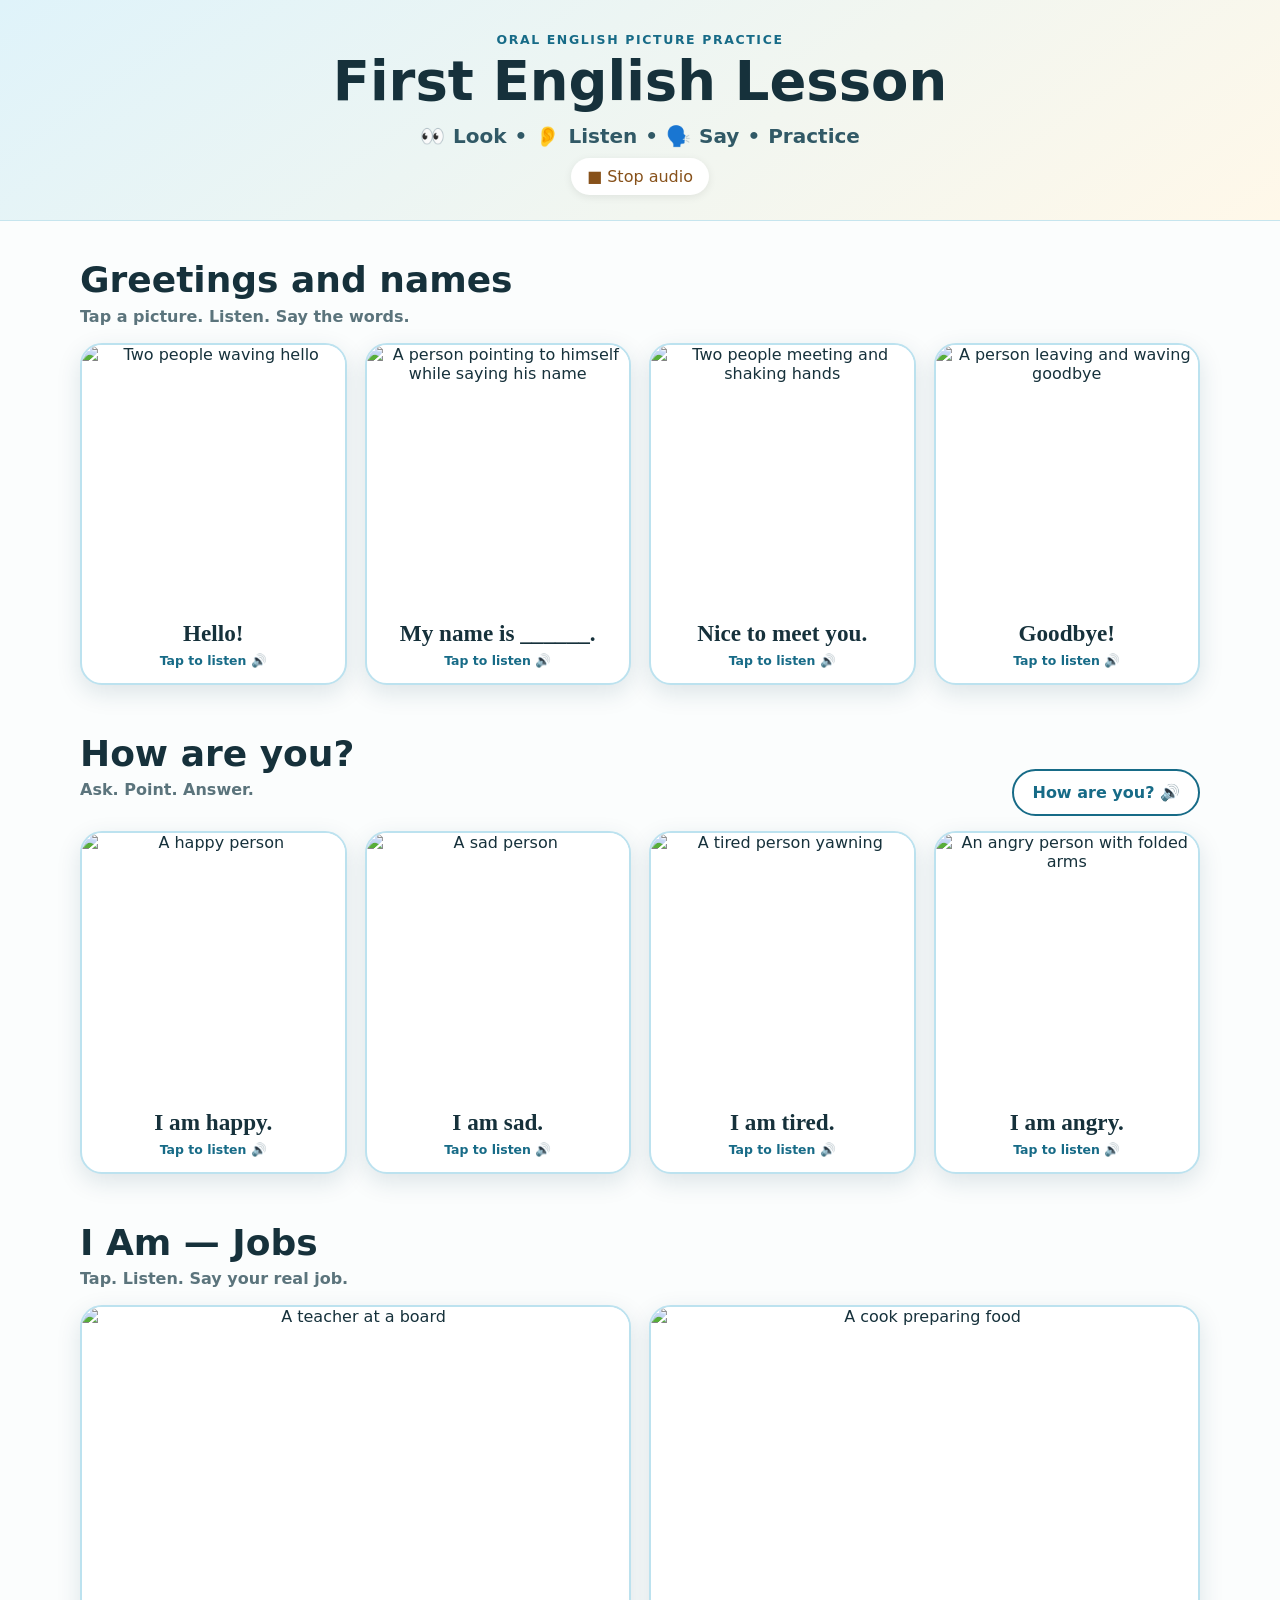
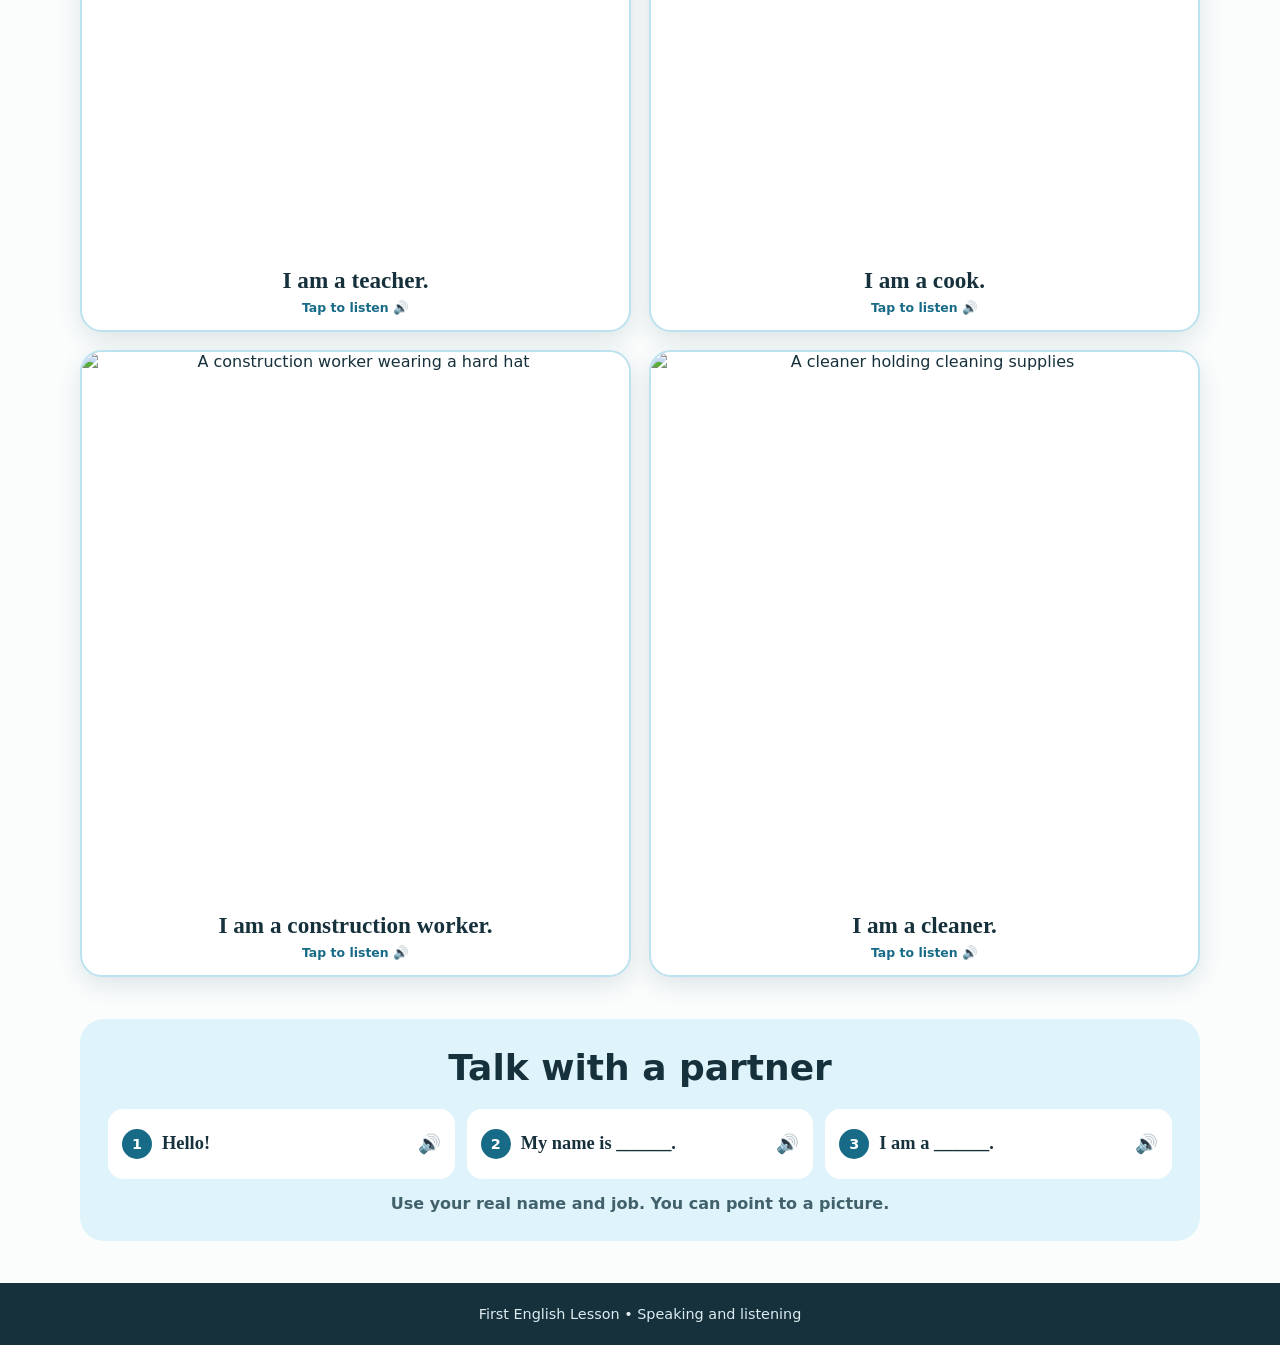
==== index.html @ de17efc5 "Add files via upload" ====
<!doctype html>
<html lang="en">
<head>
  <meta charset="utf-8">
  <meta name="viewport" content="width=device-width, initial-scale=1">
  <meta name="theme-color" content="#176b87">
  <title>First English Lesson</title>
  <link rel="stylesheet" href="styles.css">
</head>
<body>
  <header class="hero">
    <p class="eyebrow">ORAL ENGLISH PICTURE PRACTICE</p>
    <h1>First English Lesson</h1>
    <p class="instructions"><span aria-hidden="true">👀</span> Look <span>•</span> <span aria-hidden="true">👂</span> Listen <span>•</span> <span aria-hidden="true">🗣️</span> Say <span>•</span> Practice</p>
    <button id="stop-audio" class="stop" type="button">■ Stop audio</button>
  </header>

  <main>
    <section aria-labelledby="greetings-title">
      <h2 id="greetings-title">Greetings and names</h2>
      <p class="hint">Tap a picture. Listen. Say the words.</p>
      <div class="card-grid four">
        <button class="phrase-card" data-phrase="Hello!" data-audio="audio/hello.mp3">
          <img src="images/hello.jpg" alt="Two people waving hello">
          <span>Hello!</span><small>Tap to listen 🔊</small>
        </button>
        <button class="phrase-card" data-phrase="My name is Serena." data-audio="audio/my-name-is.mp3">
          <img src="images/my-name-is.jpg" alt="A person pointing to himself while saying his name">
          <span>My name is ______.</span><small>Tap to listen 🔊</small>
        </button>
        <button class="phrase-card" data-phrase="Nice to meet you." data-audio="audio/nice-to-meet-you.mp3">
          <img src="images/nice-to-meet-you.jpg" alt="Two people meeting and shaking hands">
          <span>Nice to meet you.</span><small>Tap to listen 🔊</small>
        </button>
        <button class="phrase-card" data-phrase="Goodbye!" data-audio="audio/goodbye.mp3">
          <img src="images/goodbye.jpg" alt="A person leaving and waving goodbye">
          <span>Goodbye!</span><small>Tap to listen 🔊</small>
        </button>
      </div>
    </section>

    <section aria-labelledby="feelings-title">
      <div class="section-heading">
        <div><h2 id="feelings-title">How are you?</h2><p class="hint">Ask. Point. Answer.</p></div>
        <button class="listen-pill" data-phrase="How are you?" data-audio="audio/how-are-you.mp3">How are you? 🔊</button>
      </div>
      <div class="card-grid four">
        <button class="phrase-card" data-phrase="I am happy." data-audio="audio/i-am-happy.mp3">
          <img src="images/happy.jpg" alt="A happy person">
          <span>I am happy.</span><small>Tap to listen 🔊</small>
        </button>
        <button class="phrase-card" data-phrase="I am sad." data-audio="audio/i-am-sad.mp3">
          <img src="images/sad.jpg" alt="A sad person">
          <span>I am sad.</span><small>Tap to listen 🔊</small>
        </button>
        <button class="phrase-card" data-phrase="I am tired." data-audio="audio/i-am-tired.mp3">
          <img src="images/tired.jpg" alt="A tired person yawning">
          <span>I am tired.</span><small>Tap to listen 🔊</small>
        </button>
        <button class="phrase-card" data-phrase="I am angry." data-audio="audio/i-am-angry.mp3">
          <img src="images/angry.jpg" alt="An angry person with folded arms">
          <span>I am angry.</span><small>Tap to listen 🔊</small>
        </button>
      </div>
    </section>

    <section aria-labelledby="jobs-title">
      <h2 id="jobs-title">I Am — Jobs</h2>
      <p class="hint">Tap. Listen. Say your real job.</p>
      <div class="card-grid two">
        <button class="phrase-card" data-phrase="I am a teacher." data-audio="audio/i-am-a-teacher.mp3">
          <img src="images/teacher.jpg" alt="A teacher at a board">
          <span>I am a teacher.</span><small>Tap to listen 🔊</small>
        </button>
        <button class="phrase-card" data-phrase="I am a cook." data-audio="audio/i-am-a-cook.mp3">
          <img src="images/cook.jpg" alt="A cook preparing food">
          <span>I am a cook.</span><small>Tap to listen 🔊</small>
        </button>
        <button class="phrase-card" data-phrase="I am a construction worker." data-audio="audio/i-am-a-construction-worker.mp3">
          <img src="images/construction-worker.jpg" alt="A construction worker wearing a hard hat">
          <span>I am a construction worker.</span><small>Tap to listen 🔊</small>
        </button>
        <button class="phrase-card" data-phrase="I am a cleaner." data-audio="audio/i-am-a-cleaner.mp3">
          <img src="images/cleaner.jpg" alt="A cleaner holding cleaning supplies">
          <span>I am a cleaner.</span><small>Tap to listen 🔊</small>
        </button>
      </div>
    </section>

    <section class="practice" aria-labelledby="practice-title">
      <h2 id="practice-title">Talk with a partner</h2>
      <div class="dialogue">
        <button data-phrase="Hello!" data-audio="audio/hello.mp3"><b>1</b> Hello! <span>🔊</span></button>
        <button data-phrase="My name is Serena." data-audio="audio/my-name-is.mp3"><b>2</b> My name is ______. <span>🔊</span></button>
        <button data-phrase="I am a teacher." data-audio="audio/i-am-a-teacher.mp3"><b>3</b> I am a ______. <span>🔊</span></button>
      </div>
      <p>Use your real name and job. You can point to a picture.</p>
    </section>
  </main>

  <footer>First English Lesson • Speaking and listening</footer>
  <script src="script.js"></script>
</body>
</html>
---- styles.css ----
:root{--ink:#16313b;--blue:#176b87;--sky:#dff3fa;--pale:#f3fafc;--gold:#f0a43b;--white:#fff;--shadow:0 8px 24px rgba(18,65,82,.13)}
*{box-sizing:border-box}
body{margin:0;background:#fbfdfd;color:var(--ink);font-family:system-ui,-apple-system,"Segoe UI",sans-serif}
button{font:inherit}
.hero{text-align:center;padding:32px 18px 25px;background:linear-gradient(145deg,#dff3fa,#fff8e9);border-bottom:1px solid #c6e5ee}
.eyebrow{margin:0 0 6px;font-size:.78rem;font-weight:800;letter-spacing:.13em;color:var(--blue)}
h1{margin:0;font-size:clamp(2rem,7vw,3.4rem);line-height:1.05}
.instructions{display:flex;flex-wrap:wrap;gap:8px;justify-content:center;align-items:center;margin:14px auto 10px;font-size:clamp(1rem,3vw,1.25rem);font-weight:750;color:#315966}
.stop{border:0;border-radius:999px;padding:9px 16px;background:#fff;color:#87511a;box-shadow:0 2px 8px rgba(0,0,0,.08);cursor:pointer}
main{width:min(1120px,calc(100% - 28px));margin:auto}
section{padding:38px 0 10px}
h2{margin:0;font-size:clamp(1.7rem,5vw,2.25rem);line-height:1.15}
.hint{margin:6px 0 17px;color:#5b747c;font-weight:650}
.section-heading{display:flex;gap:16px;align-items:end;justify-content:space-between;margin-bottom:15px}
.listen-pill{border:2px solid var(--blue);border-radius:999px;padding:12px 18px;background:white;color:var(--blue);font-weight:800;cursor:pointer}
.card-grid{display:grid;gap:18px}.card-grid.four{grid-template-columns:repeat(4,1fr)}.card-grid.two{grid-template-columns:repeat(2,1fr)}
.phrase-card{position:relative;padding:0 0 15px;border:2px solid #bce2ef;border-radius:22px;background:var(--white);color:var(--ink);overflow:hidden;box-shadow:var(--shadow);cursor:pointer;transition:transform .14s,box-shadow .14s,border-color .14s}
.phrase-card:hover,.phrase-card:focus-visible{transform:translateY(-3px);box-shadow:0 12px 28px rgba(18,65,82,.2);border-color:var(--blue);outline:none}
.phrase-card.playing{border-color:var(--gold);box-shadow:0 0 0 5px rgba(240,164,59,.22),var(--shadow)}
.phrase-card img{display:block;width:100%;aspect-ratio:1/1;object-fit:cover;background:white}
.phrase-card>span{display:block;padding:13px 8px 1px;font-family:Georgia,serif;font-size:clamp(1.05rem,2.2vw,1.45rem);font-weight:800}
.phrase-card small{display:block;margin-top:5px;color:var(--blue);font-size:.78rem;font-weight:800}
.practice{margin:32px 0 42px;padding:28px;border-radius:24px;background:var(--sky)}
.practice h2{text-align:center}.dialogue{display:grid;grid-template-columns:repeat(3,1fr);gap:12px;margin:20px 0 15px}
.dialogue button{display:flex;align-items:center;gap:10px;min-height:70px;border:2px solid transparent;border-radius:15px;padding:12px;background:white;color:var(--ink);font-family:Georgia,serif;font-size:1.15rem;font-weight:700;cursor:pointer;text-align:left}
.dialogue button b{display:grid;place-items:center;flex:0 0 30px;height:30px;border-radius:50%;background:var(--blue);color:white;font-family:system-ui,sans-serif;font-size:.9rem}.dialogue button span{margin-left:auto}
.practice>p{text-align:center;margin:0;color:#41616c;font-weight:700}
footer{text-align:center;padding:23px;background:#16313b;color:#dcecf0;font-size:.9rem}
@media(max-width:820px){.card-grid.four{grid-template-columns:repeat(2,1fr)}.dialogue{grid-template-columns:1fr}.card-grid.two{gap:14px}}
@media(max-width:520px){main{width:min(100% - 20px,1120px)}section{padding-top:30px}.card-grid.two{grid-template-columns:1fr}.phrase-card>span{font-size:1.25rem}.section-heading{align-items:start;flex-direction:column}.listen-pill{align-self:stretch}.practice{padding:22px 14px}.hero{padding-top:25px}}
@media(prefers-reduced-motion:reduce){*{scroll-behavior:auto!important;transition:none!important}}
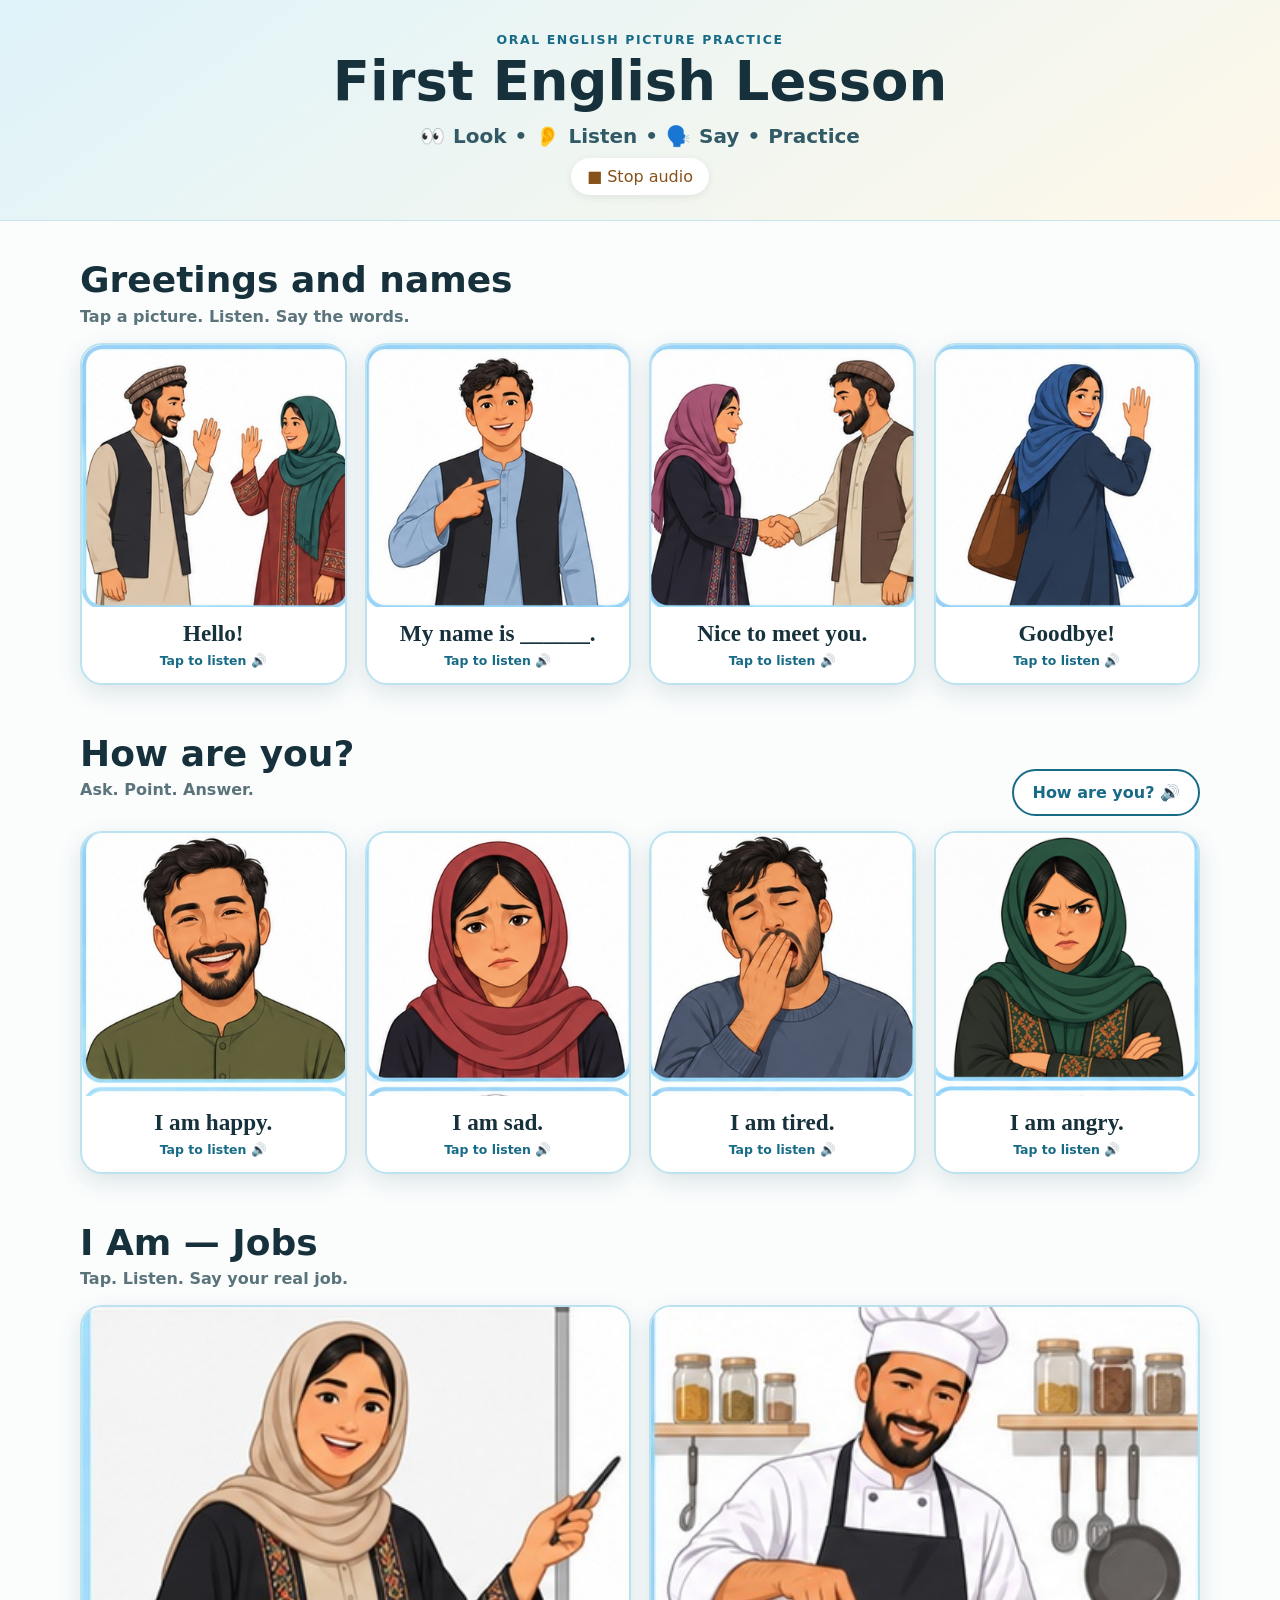
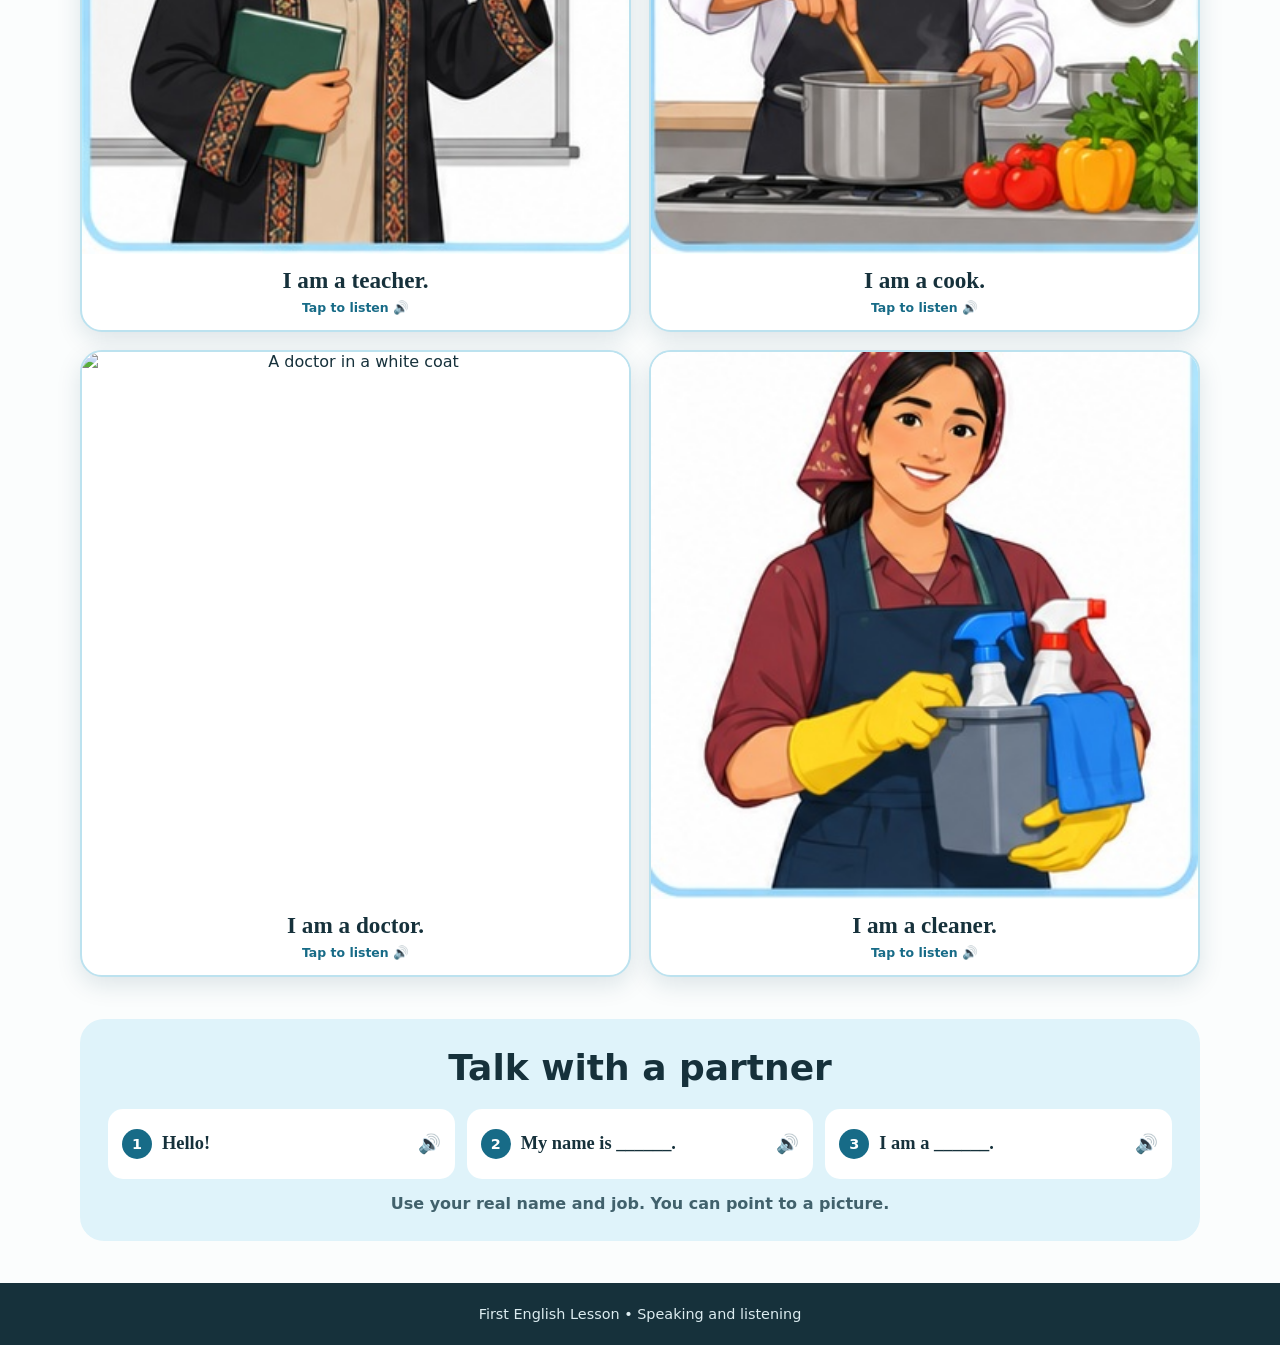
==== commit 54ddd84b: "Replace construction worker button with doctor button" ====
--- a/index.html
+++ b/index.html
@@ -76,9 +76,9 @@
           <img src="images/cook.jpg" alt="A cook preparing food">
           <span>I am a cook.</span><small>Tap to listen 🔊</small>
         </button>
-        <button class="phrase-card" data-phrase="I am a construction worker." data-audio="audio/i-am-a-construction-worker.mp3">
-          <img src="images/construction-worker.jpg" alt="A construction worker wearing a hard hat">
-          <span>I am a construction worker.</span><small>Tap to listen 🔊</small>
+        <button class="phrase-card" data-phrase="I am a doctor." data-audio="audio/i-am-a-doctor.mp3">
+          <img src="images/doctor.jpg" alt="A doctor in a white coat">
+          <span>I am a doctor.</span><small>Tap to listen 🔊</small>
         </button>
         <button class="phrase-card" data-phrase="I am a cleaner." data-audio="audio/i-am-a-cleaner.mp3">
           <img src="images/cleaner.jpg" alt="A cleaner holding cleaning supplies">
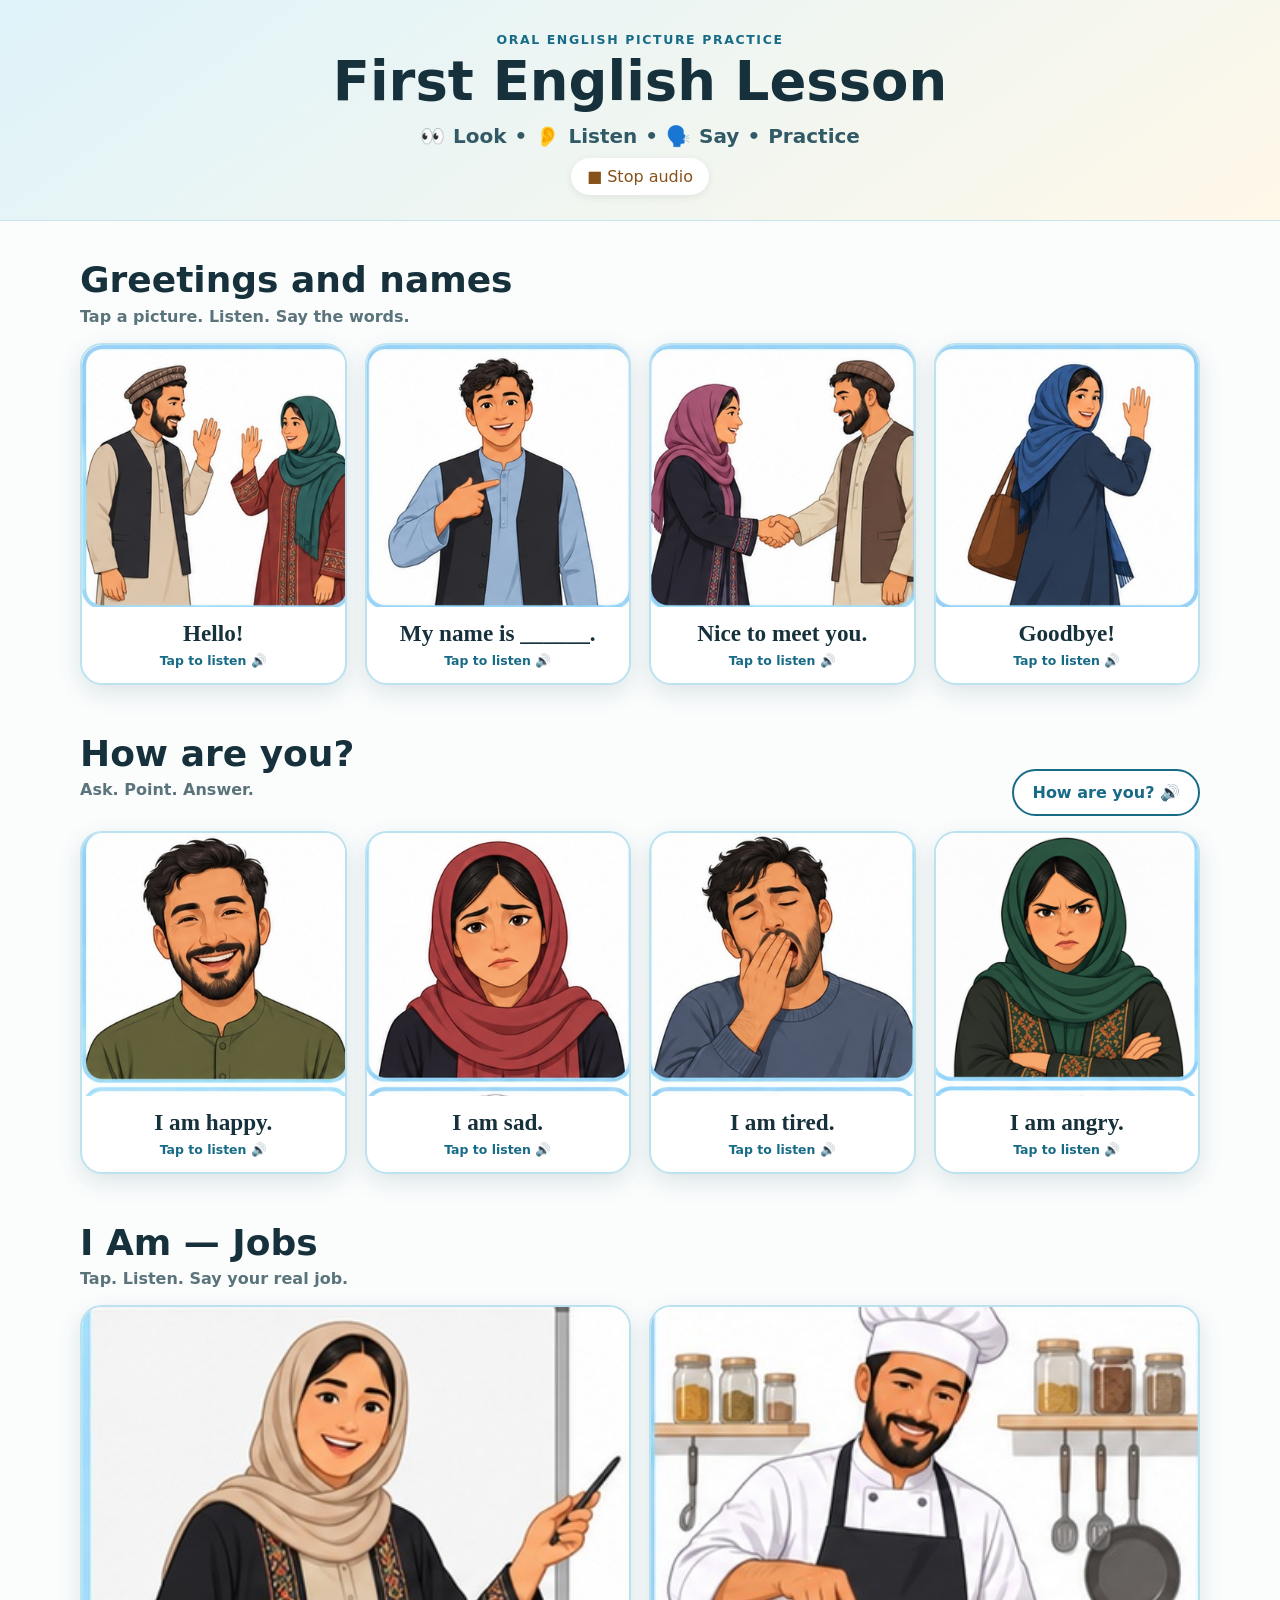
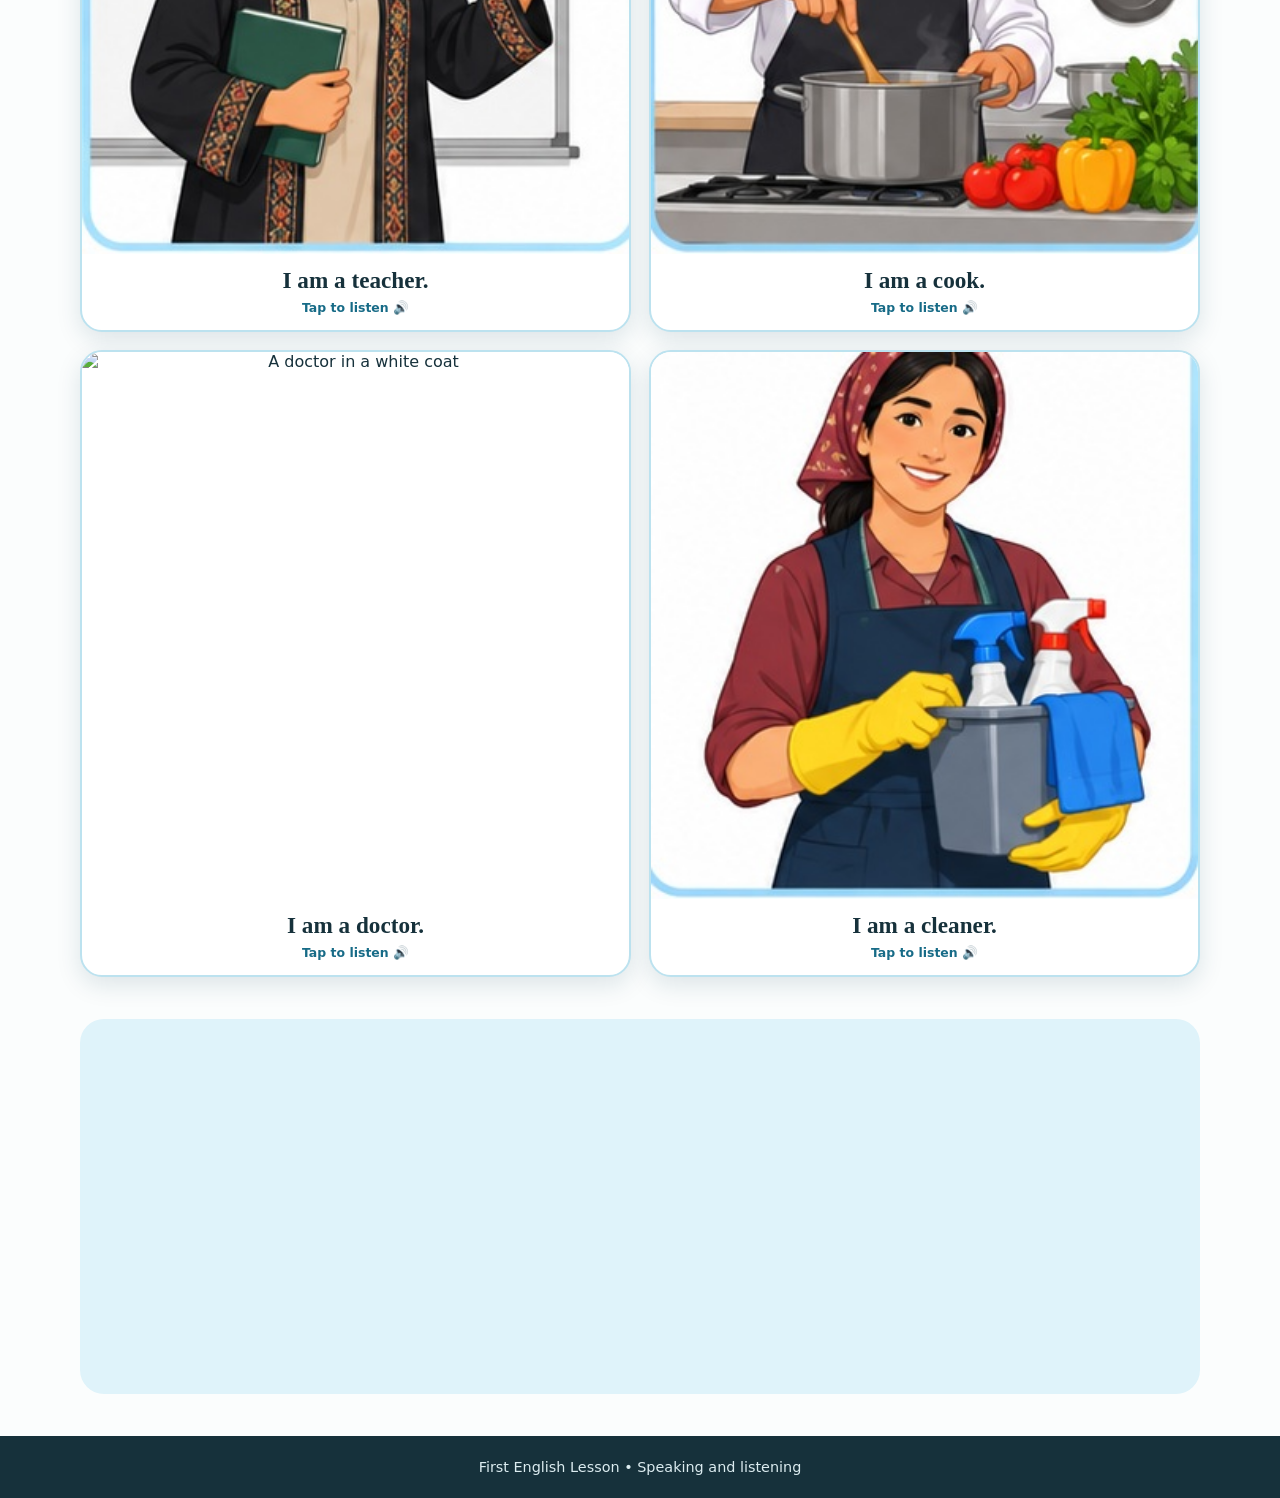
==== commit 2cb7b3c1: "Update practice section with YouTube video Removed dialogue buttons and instructions for practice se" ====
--- a/index.html
+++ b/index.html
@@ -88,13 +88,7 @@
     </section>
 
     <section class="practice" aria-labelledby="practice-title">
-      <h2 id="practice-title">Talk with a partner</h2>
-      <div class="dialogue">
-        <button data-phrase="Hello!" data-audio="audio/hello.mp3"><b>1</b> Hello! <span>🔊</span></button>
-        <button data-phrase="My name is Serena." data-audio="audio/my-name-is.mp3"><b>2</b> My name is ______. <span>🔊</span></button>
-        <button data-phrase="I am a teacher." data-audio="audio/i-am-a-teacher.mp3"><b>3</b> I am a ______. <span>🔊</span></button>
-      </div>
-      <p>Use your real name and job. You can point to a picture.</p>
+       <iframe width="560" height="315" src="https://www.youtube.com/embed/RLs9lIy5WT0?si=Dv5UHnf_ZUcW0fZu&amp;start=11" title="YouTube video player" frameborder="0" allow="accelerometer; autoplay; clipboard-write; encrypted-media; gyroscope; picture-in-picture; web-share" referrerpolicy="strict-origin-when-cross-origin" allowfullscreen></iframe>
     </section>
   </main>
 
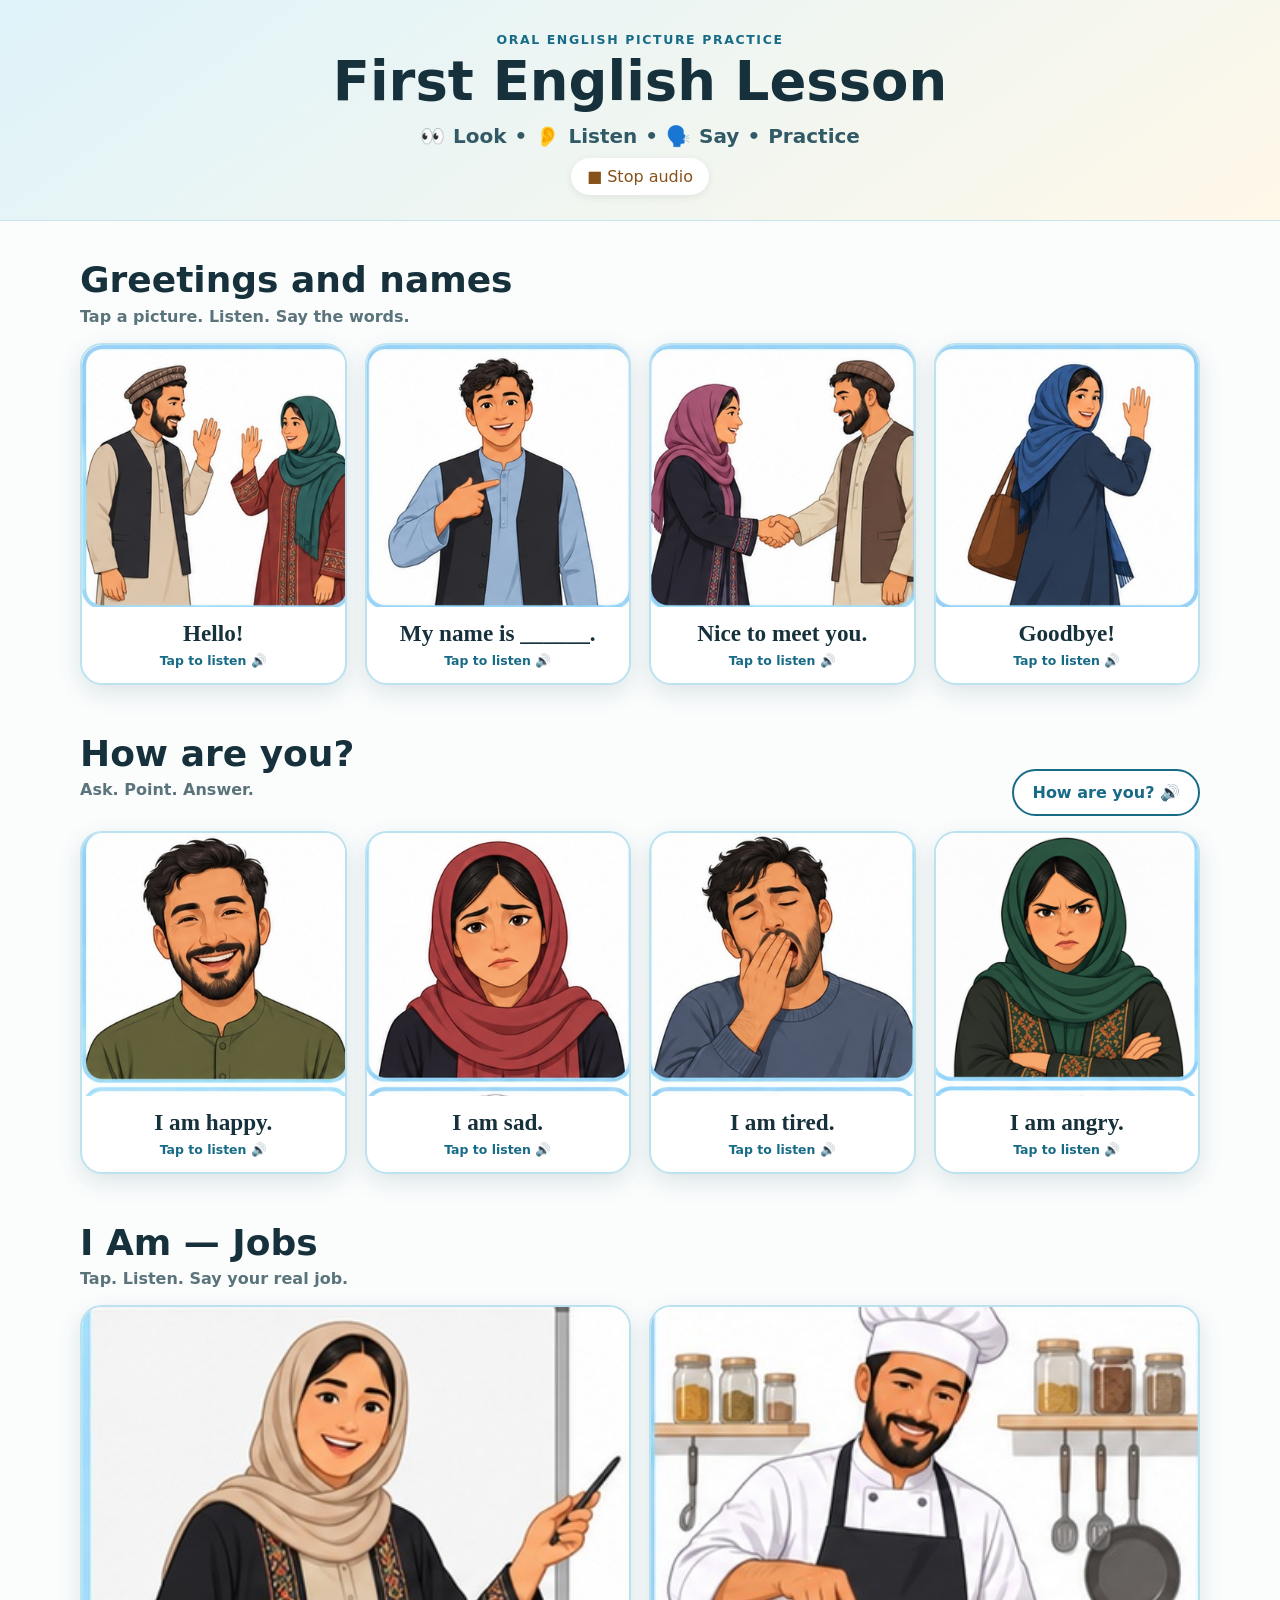
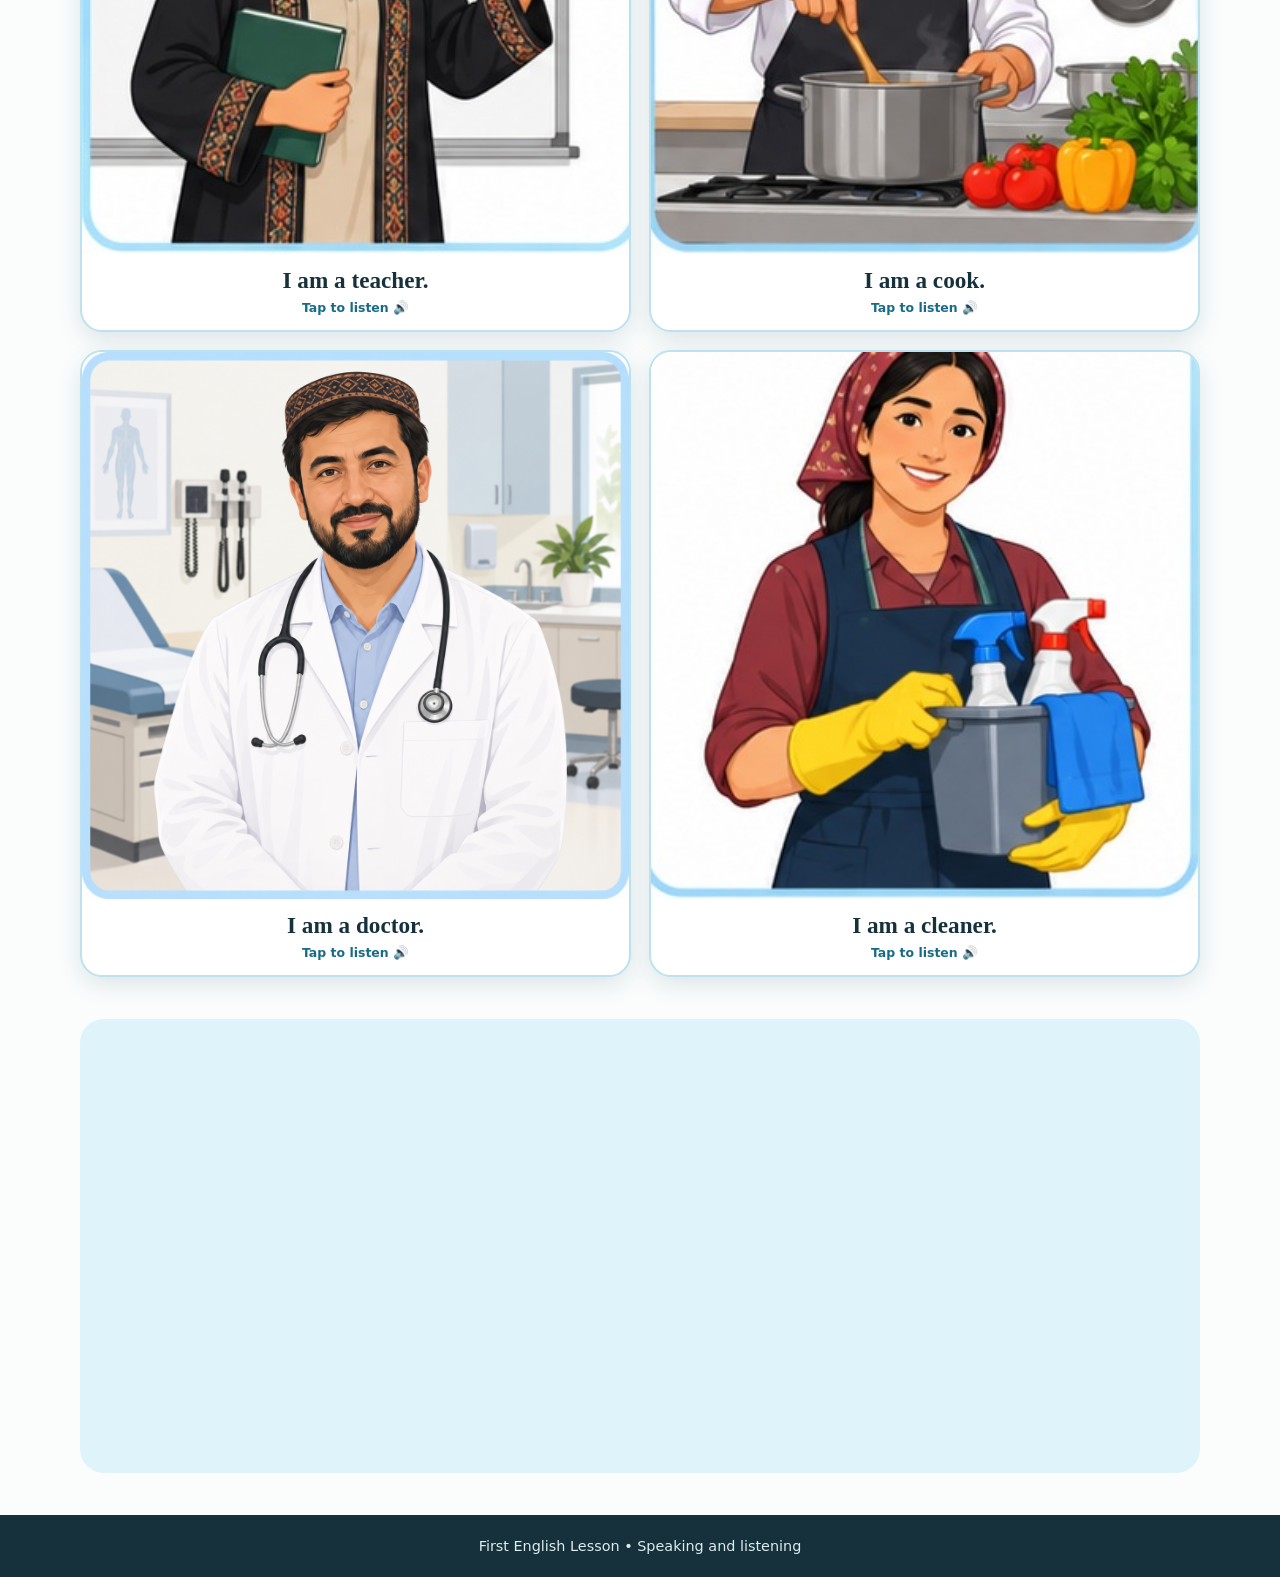
==== commit 27647d98: "Update doctor image and iframe dimensions in HTML" ====
--- a/index.html
+++ b/index.html
@@ -77,7 +77,7 @@
           <span>I am a cook.</span><small>Tap to listen 🔊</small>
         </button>
         <button class="phrase-card" data-phrase="I am a doctor." data-audio="audio/i-am-a-doctor.mp3">
-          <img src="images/doctor.jpg" alt="A doctor in a white coat">
+          <img src="images/doctor.png" alt="A doctor in a white coat">
           <span>I am a doctor.</span><small>Tap to listen 🔊</small>
         </button>
         <button class="phrase-card" data-phrase="I am a cleaner." data-audio="audio/i-am-a-cleaner.mp3">
@@ -88,7 +88,7 @@
     </section>
 
     <section class="practice" aria-labelledby="practice-title">
-       <iframe width="560" height="315" src="https://www.youtube.com/embed/RLs9lIy5WT0?si=Dv5UHnf_ZUcW0fZu&amp;start=11" title="YouTube video player" frameborder="0" allow="accelerometer; autoplay; clipboard-write; encrypted-media; gyroscope; picture-in-picture; web-share" referrerpolicy="strict-origin-when-cross-origin" allowfullscreen></iframe>
+       <iframe width="700" height="394" src="https://www.youtube.com/embed/RLs9lIy5WT0?si=Dv5UHnf_ZUcW0fZu&amp;start=11" title="YouTube video player" frameborder="0" allow="accelerometer; autoplay; clipboard-write; encrypted-media; gyroscope; picture-in-picture; web-share" referrerpolicy="strict-origin-when-cross-origin" allowfullscreen></iframe>
     </section>
   </main>
 
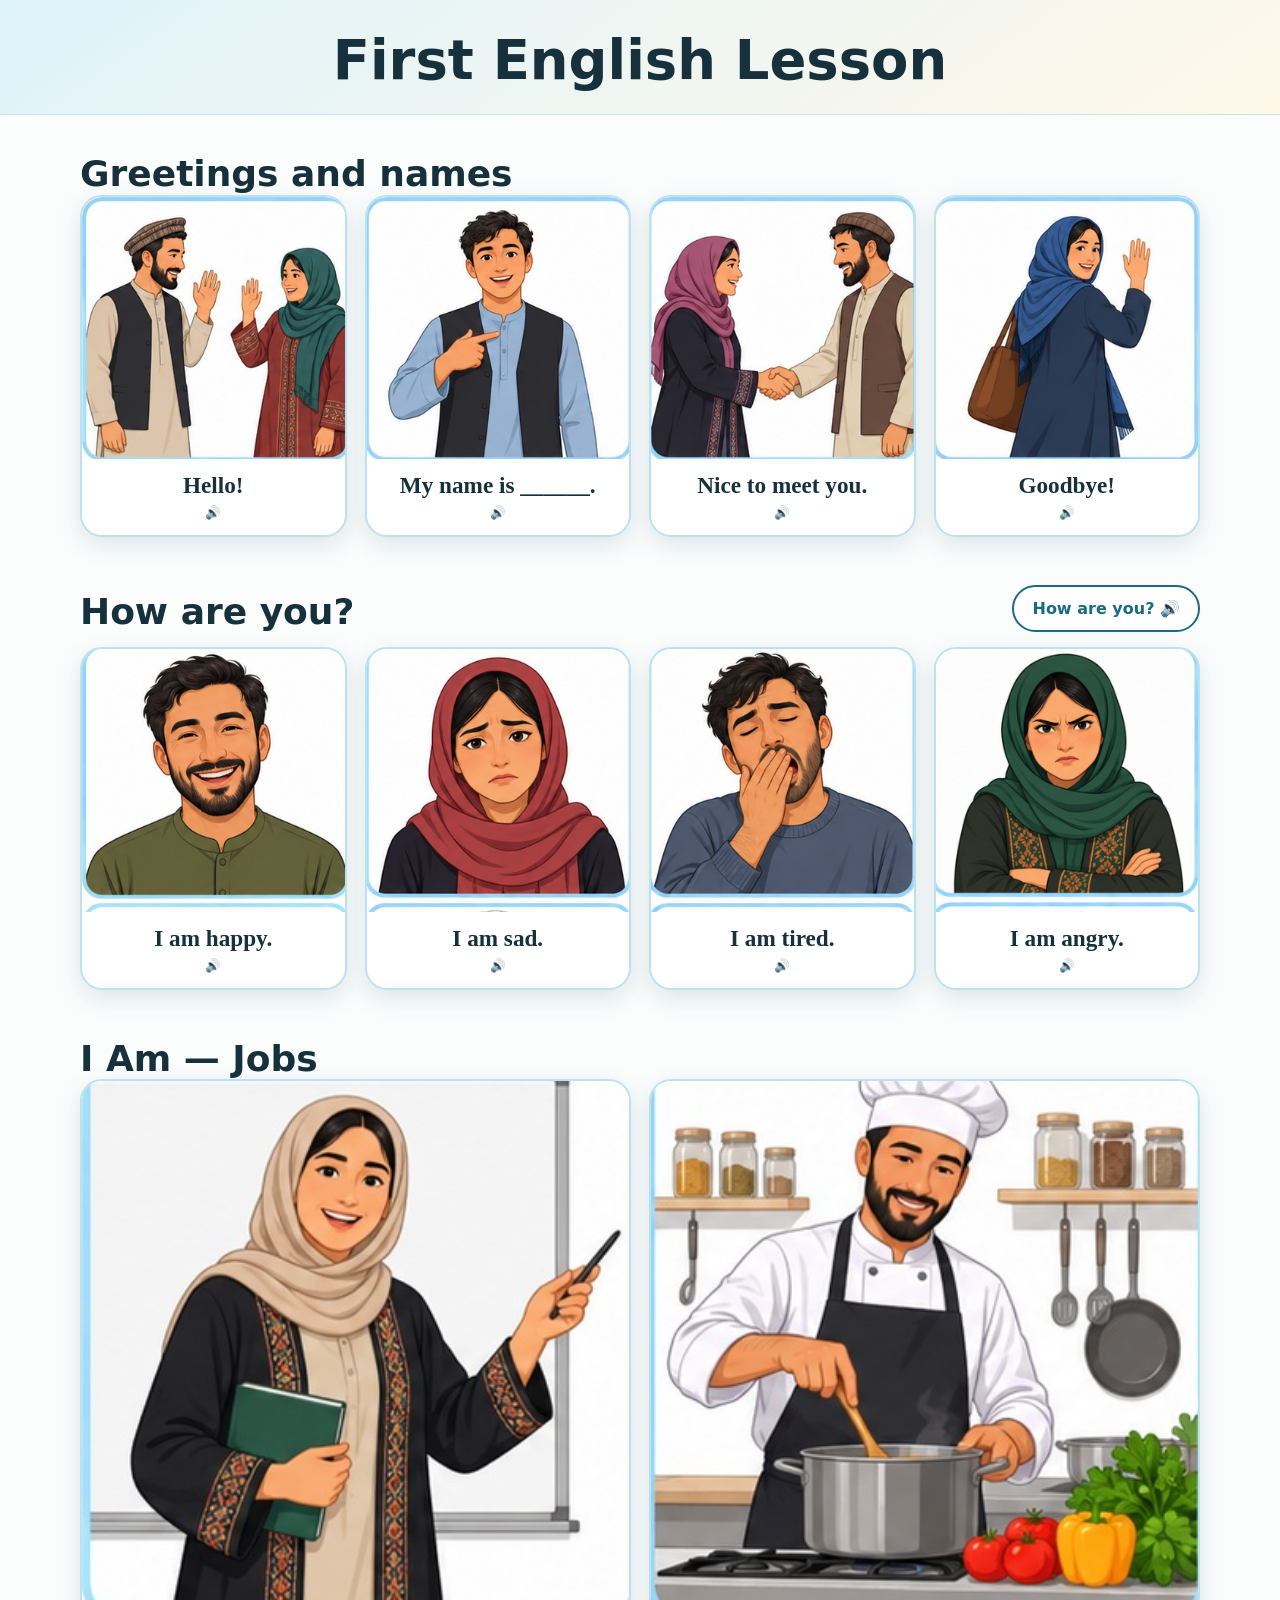
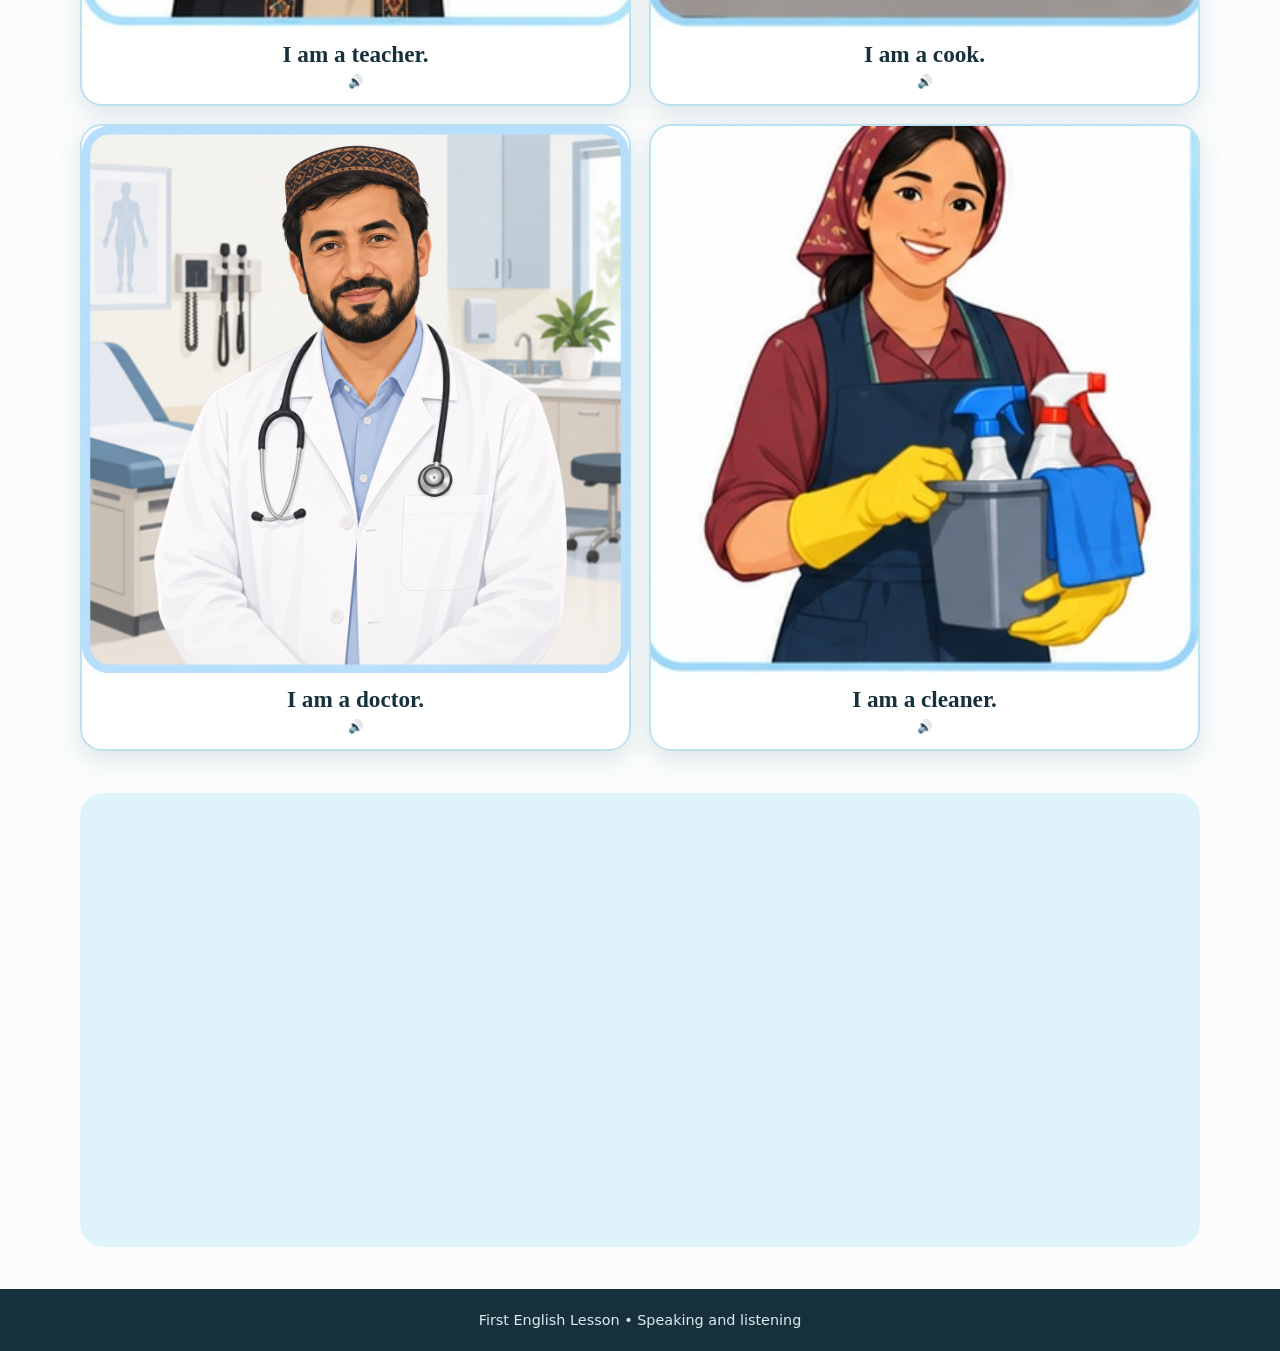
==== commit 6e275536: "Update index.html" ====
--- a/index.html
+++ b/index.html
@@ -9,80 +9,75 @@
 </head>
 <body>
   <header class="hero">
-    <p class="eyebrow">ORAL ENGLISH PICTURE PRACTICE</p>
     <h1>First English Lesson</h1>
-    <p class="instructions"><span aria-hidden="true">👀</span> Look <span>•</span> <span aria-hidden="true">👂</span> Listen <span>•</span> <span aria-hidden="true">🗣️</span> Say <span>•</span> Practice</p>
-    <button id="stop-audio" class="stop" type="button">■ Stop audio</button>
   </header>
 
   <main>
     <section aria-labelledby="greetings-title">
       <h2 id="greetings-title">Greetings and names</h2>
-      <p class="hint">Tap a picture. Listen. Say the words.</p>
       <div class="card-grid four">
         <button class="phrase-card" data-phrase="Hello!" data-audio="audio/hello.mp3">
           <img src="images/hello.jpg" alt="Two people waving hello">
-          <span>Hello!</span><small>Tap to listen 🔊</small>
+          <span>Hello!</span><small>🔊</small>
         </button>
         <button class="phrase-card" data-phrase="My name is Serena." data-audio="audio/my-name-is.mp3">
           <img src="images/my-name-is.jpg" alt="A person pointing to himself while saying his name">
-          <span>My name is ______.</span><small>Tap to listen 🔊</small>
+          <span>My name is ______.</span><small>🔊</small>
         </button>
         <button class="phrase-card" data-phrase="Nice to meet you." data-audio="audio/nice-to-meet-you.mp3">
           <img src="images/nice-to-meet-you.jpg" alt="Two people meeting and shaking hands">
-          <span>Nice to meet you.</span><small>Tap to listen 🔊</small>
+          <span>Nice to meet you.</span><small>🔊</small>
         </button>
         <button class="phrase-card" data-phrase="Goodbye!" data-audio="audio/goodbye.mp3">
           <img src="images/goodbye.jpg" alt="A person leaving and waving goodbye">
-          <span>Goodbye!</span><small>Tap to listen 🔊</small>
+          <span>Goodbye!</span><small>🔊</small>
         </button>
       </div>
     </section>
 
     <section aria-labelledby="feelings-title">
       <div class="section-heading">
-        <div><h2 id="feelings-title">How are you?</h2><p class="hint">Ask. Point. Answer.</p></div>
+        <div><h2 id="feelings-title">How are you?</h2></div>
         <button class="listen-pill" data-phrase="How are you?" data-audio="audio/how-are-you.mp3">How are you? 🔊</button>
       </div>
       <div class="card-grid four">
         <button class="phrase-card" data-phrase="I am happy." data-audio="audio/i-am-happy.mp3">
           <img src="images/happy.jpg" alt="A happy person">
-          <span>I am happy.</span><small>Tap to listen 🔊</small>
+          <span>I am happy.</span><small>🔊</small>
         </button>
         <button class="phrase-card" data-phrase="I am sad." data-audio="audio/i-am-sad.mp3">
           <img src="images/sad.jpg" alt="A sad person">
-          <span>I am sad.</span><small>Tap to listen 🔊</small>
+          <span>I am sad.</span><small>🔊</small>
         </button>
         <button class="phrase-card" data-phrase="I am tired." data-audio="audio/i-am-tired.mp3">
           <img src="images/tired.jpg" alt="A tired person yawning">
-          <span>I am tired.</span><small>Tap to listen 🔊</small>
+          <span>I am tired.</span><small>🔊</small>
         </button>
         <button class="phrase-card" data-phrase="I am angry." data-audio="audio/i-am-angry.mp3">
           <img src="images/angry.jpg" alt="An angry person with folded arms">
-          <span>I am angry.</span><small>Tap to listen 🔊</small>
+          <span>I am angry.</span><small>🔊</small>
         </button>
       </div>
     </section>
 
     <section aria-labelledby="jobs-title">
       <h2 id="jobs-title">I Am — Jobs</h2>
-      <p class="hint">Tap. Listen. Say your real job.</p>
       <div class="card-grid two">
         <button class="phrase-card" data-phrase="I am a teacher." data-audio="audio/i-am-a-teacher.mp3">
           <img src="images/teacher.jpg" alt="A teacher at a board">
-          <span>I am a teacher.</span><small>Tap to listen 🔊</small>
+          <span>I am a teacher.</span><small>🔊</small>
         </button>
         <button class="phrase-card" data-phrase="I am a cook." data-audio="audio/i-am-a-cook.mp3">
           <img src="images/cook.jpg" alt="A cook preparing food">
-          <span>I am a cook.</span><small>Tap to listen 🔊</small>
+          <span>I am a cook.</span><small>🔊</small>
         </button>
         <button class="phrase-card" data-phrase="I am a doctor." data-audio="audio/i-am-a-doctor.mp3">
           <img src="images/doctor.png" alt="A doctor in a white coat">
-          <span>I am a doctor.</span><small>Tap to listen 🔊</small>
+          <span>I am a doctor.</span><small>🔊</small>
         </button>
         <button class="phrase-card" data-phrase="I am a cleaner." data-audio="audio/i-am-a-cleaner.mp3">
           <img src="images/cleaner.jpg" alt="A cleaner holding cleaning supplies">
-          <span>I am a cleaner.</span><small>Tap to listen 🔊</small>
+          <span>I am a cleaner.</span><small>🔊</small>
         </button>
       </div>
     </section>
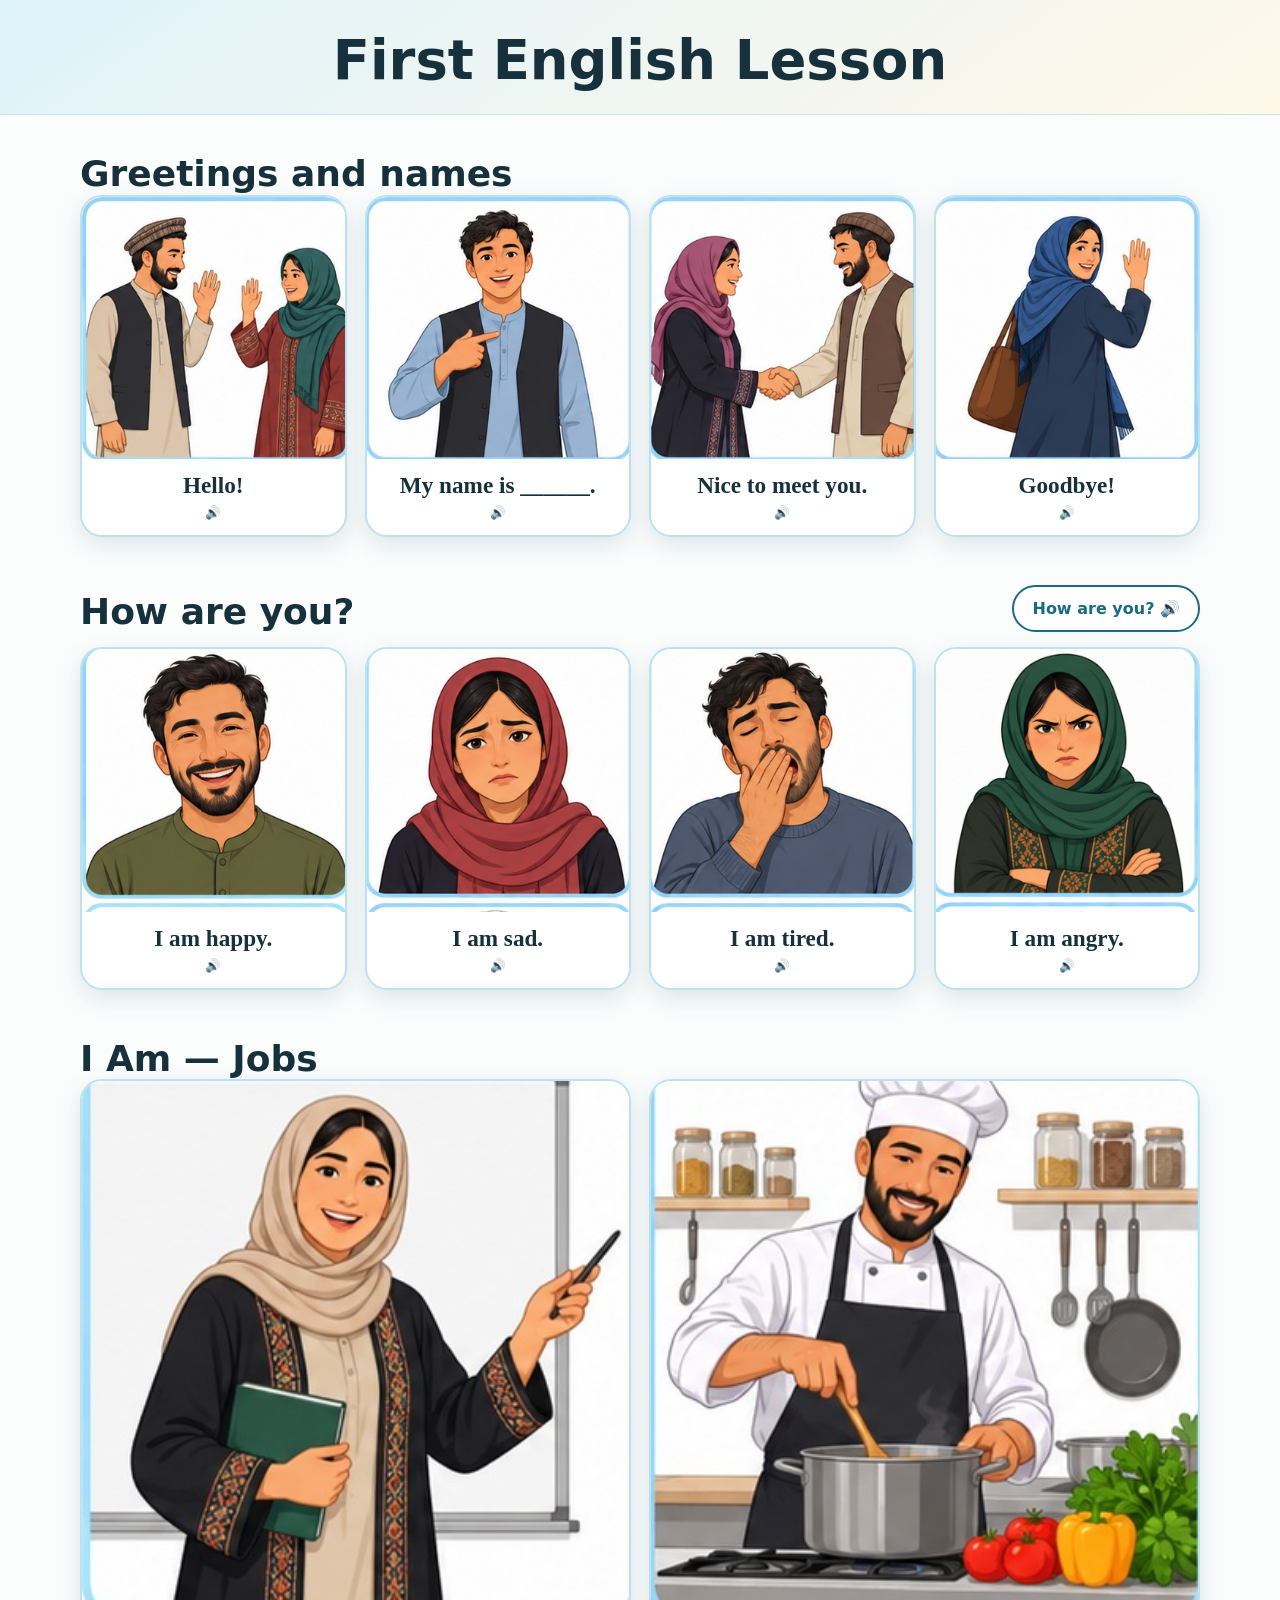
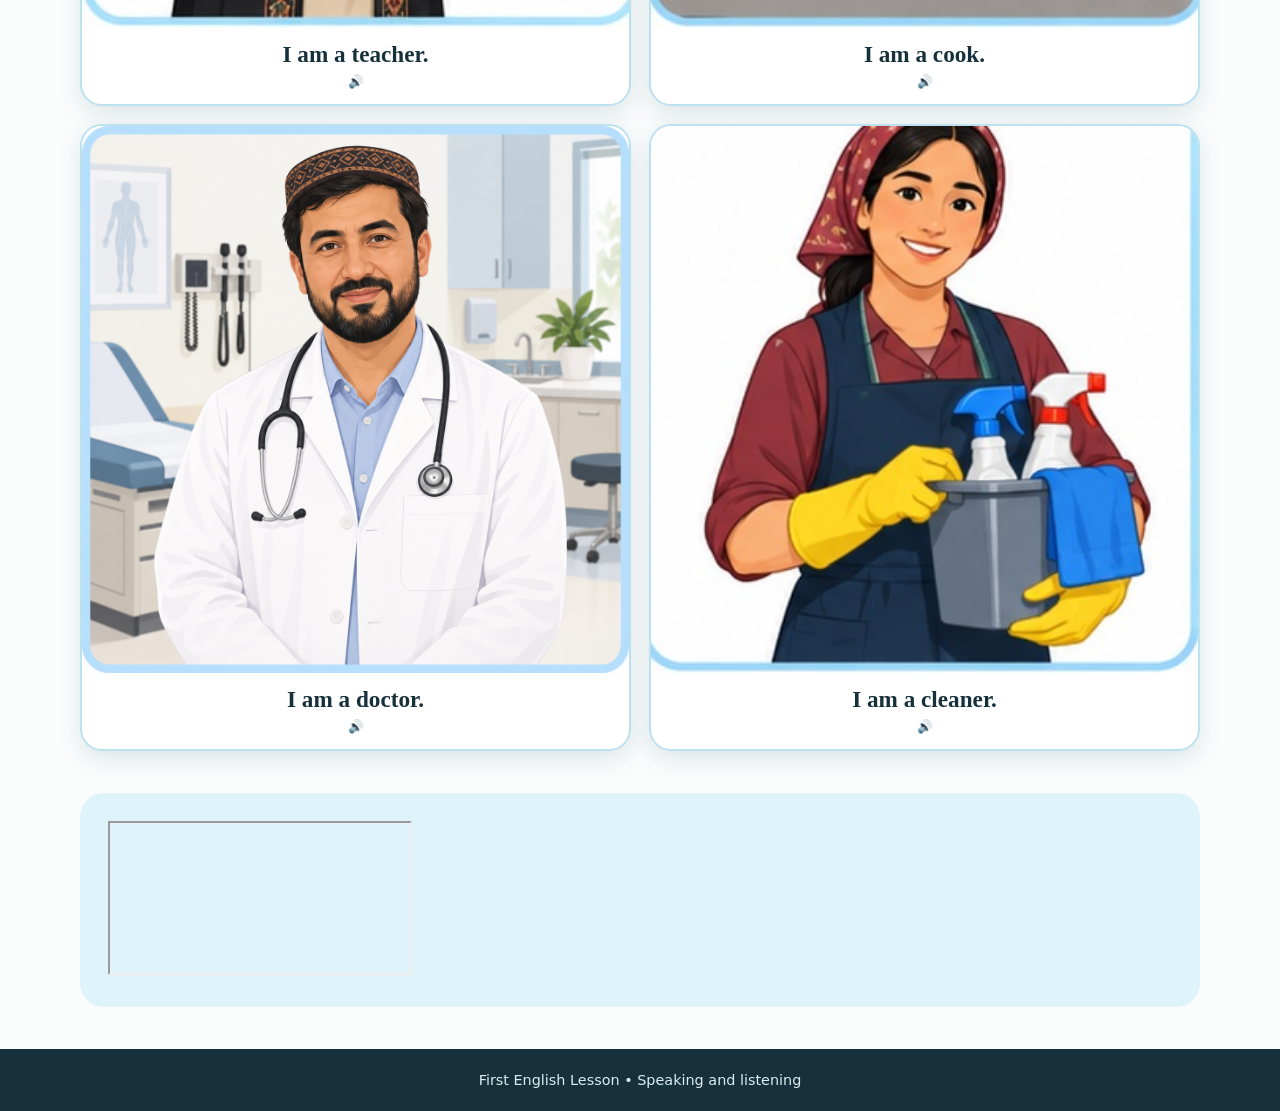
==== commit e36e64a8: "Refactor video iframe into a container div Refactored iframe into a video container for better layou" ====
--- a/index.html
+++ b/index.html
@@ -16,19 +16,19 @@
     <section aria-labelledby="greetings-title">
       <h2 id="greetings-title">Greetings and names</h2>
       <div class="card-grid four">
-        <button class="phrase-card" data-phrase="Hello!" data-audio="audio/hello.mp3">
+        <button class="phrase-card" data-phrase="Hello!" data-audio="audio/hello.m4a">
           <img src="images/hello.jpg" alt="Two people waving hello">
           <span>Hello!</span><small>🔊</small>
         </button>
-        <button class="phrase-card" data-phrase="My name is Serena." data-audio="audio/my-name-is.mp3">
+        <button class="phrase-card" data-phrase="My name is Serena." data-audio="audio/my-name-is.m4a">
           <img src="images/my-name-is.jpg" alt="A person pointing to himself while saying his name">
           <span>My name is ______.</span><small>🔊</small>
         </button>
-        <button class="phrase-card" data-phrase="Nice to meet you." data-audio="audio/nice-to-meet-you.mp3">
+        <button class="phrase-card" data-phrase="Nice to meet you." data-audio="audio/nice-to-meet-you.m4a">
           <img src="images/nice-to-meet-you.jpg" alt="Two people meeting and shaking hands">
           <span>Nice to meet you.</span><small>🔊</small>
         </button>
-        <button class="phrase-card" data-phrase="Goodbye!" data-audio="audio/goodbye.mp3">
+        <button class="phrase-card" data-phrase="Goodbye!" data-audio="audio/goodbye.m4a">
           <img src="images/goodbye.jpg" alt="A person leaving and waving goodbye">
           <span>Goodbye!</span><small>🔊</small>
         </button>
@@ -38,22 +38,22 @@
     <section aria-labelledby="feelings-title">
       <div class="section-heading">
         <div><h2 id="feelings-title">How are you?</h2></div>
-        <button class="listen-pill" data-phrase="How are you?" data-audio="audio/how-are-you.mp3">How are you? 🔊</button>
+        <button class="listen-pill" data-phrase="How are you?" data-audio="audio/how-are-you.m4a">How are you? 🔊</button>
       </div>
       <div class="card-grid four">
-        <button class="phrase-card" data-phrase="I am happy." data-audio="audio/i-am-happy.mp3">
+        <button class="phrase-card" data-phrase="I am happy." data-audio="audio/i-am-happy.m4a">
           <img src="images/happy.jpg" alt="A happy person">
           <span>I am happy.</span><small>🔊</small>
         </button>
-        <button class="phrase-card" data-phrase="I am sad." data-audio="audio/i-am-sad.mp3">
+        <button class="phrase-card" data-phrase="I am sad." data-audio="audio/i-am-sad.m4a">
           <img src="images/sad.jpg" alt="A sad person">
           <span>I am sad.</span><small>🔊</small>
         </button>
-        <button class="phrase-card" data-phrase="I am tired." data-audio="audio/i-am-tired.mp3">
+        <button class="phrase-card" data-phrase="I am tired." data-audio="audio/i-am-tired.m4a">
           <img src="images/tired.jpg" alt="A tired person yawning">
           <span>I am tired.</span><small>🔊</small>
         </button>
-        <button class="phrase-card" data-phrase="I am angry." data-audio="audio/i-am-angry.mp3">
+        <button class="phrase-card" data-phrase="I am angry." data-audio="audio/i-am-angry.m4a">
           <img src="images/angry.jpg" alt="An angry person with folded arms">
           <span>I am angry.</span><small>🔊</small>
         </button>
@@ -63,19 +63,19 @@
     <section aria-labelledby="jobs-title">
       <h2 id="jobs-title">I Am — Jobs</h2>
       <div class="card-grid two">
-        <button class="phrase-card" data-phrase="I am a teacher." data-audio="audio/i-am-a-teacher.mp3">
+        <button class="phrase-card" data-phrase="I am a teacher." data-audio="audio/i-am-a-teacher.m4a">
           <img src="images/teacher.jpg" alt="A teacher at a board">
           <span>I am a teacher.</span><small>🔊</small>
         </button>
-        <button class="phrase-card" data-phrase="I am a cook." data-audio="audio/i-am-a-cook.mp3">
+        <button class="phrase-card" data-phrase="I am a cook." data-audio="audio/i-am-a-cook.m4a">
           <img src="images/cook.jpg" alt="A cook preparing food">
           <span>I am a cook.</span><small>🔊</small>
         </button>
-        <button class="phrase-card" data-phrase="I am a doctor." data-audio="audio/i-am-a-doctor.mp3">
+        <button class="phrase-card" data-phrase="I am a doctor." data-audio="audio/i-am-a-doctor.m4a">
           <img src="images/doctor.png" alt="A doctor in a white coat">
           <span>I am a doctor.</span><small>🔊</small>
         </button>
-        <button class="phrase-card" data-phrase="I am a cleaner." data-audio="audio/i-am-a-cleaner.mp3">
+        <button class="phrase-card" data-phrase="I am a cleaner." data-audio="audio/i-am-a-cleaner.m4a">
           <img src="images/cleaner.jpg" alt="A cleaner holding cleaning supplies">
           <span>I am a cleaner.</span><small>🔊</small>
         </button>
@@ -83,8 +83,15 @@
     </section>
 
     <section class="practice" aria-labelledby="practice-title">
-       <iframe width="700" height="394" src="https://www.youtube.com/embed/RLs9lIy5WT0?si=Dv5UHnf_ZUcW0fZu&amp;start=11" title="YouTube video player" frameborder="0" allow="accelerometer; autoplay; clipboard-write; encrypted-media; gyroscope; picture-in-picture; web-share" referrerpolicy="strict-origin-when-cross-origin" allowfullscreen></iframe>
-    </section>
+    <div class="video-container">
+    <iframe
+      src="https://www.youtube.com/embed/RLs9lIy5WT0?si=Dv5UHnf_ZUcW0fZu&start=11"
+      title="YouTube video player"
+      allow="accelerometer; autoplay; clipboard-write; encrypted-media; gyroscope; picture-in-picture; web-share"
+      allowfullscreen>
+    </iframe>
+  </div>
+  </section>
   </main>
 
   <footer>First English Lesson • Speaking and listening</footer>
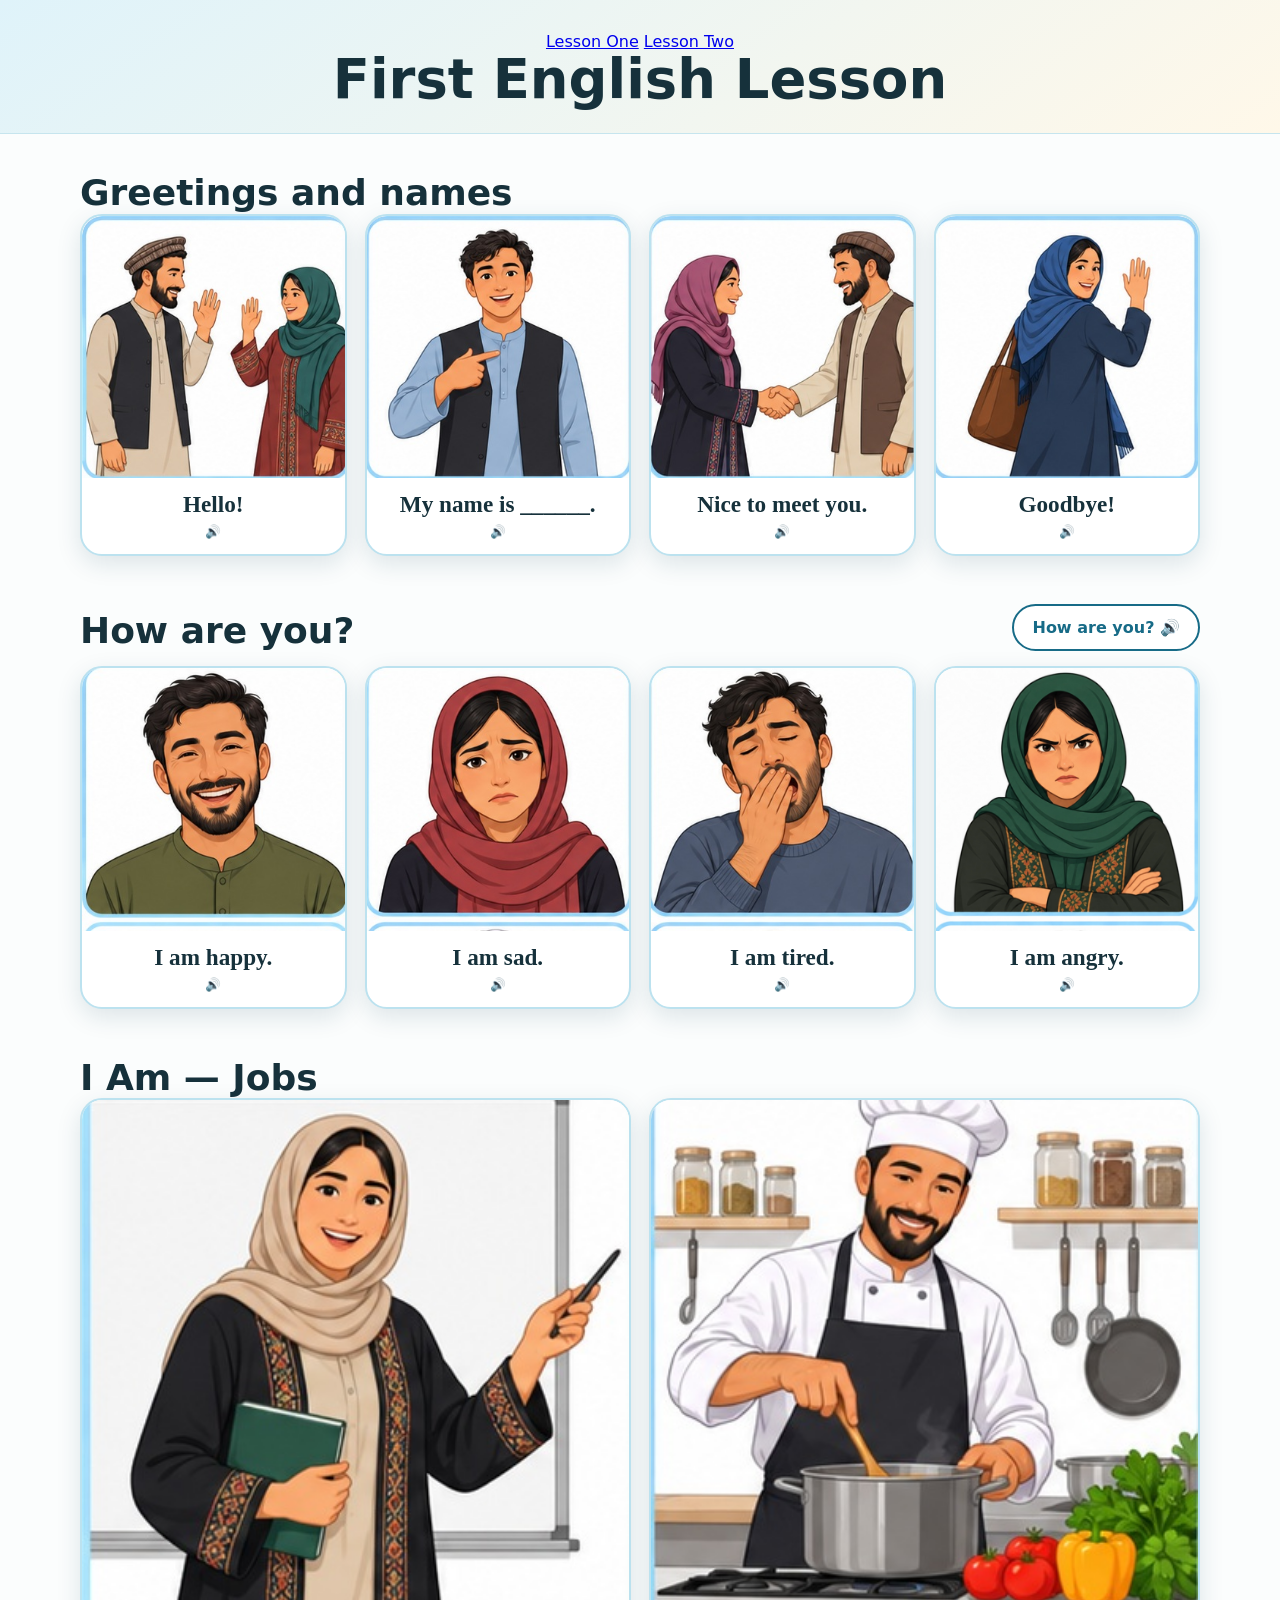
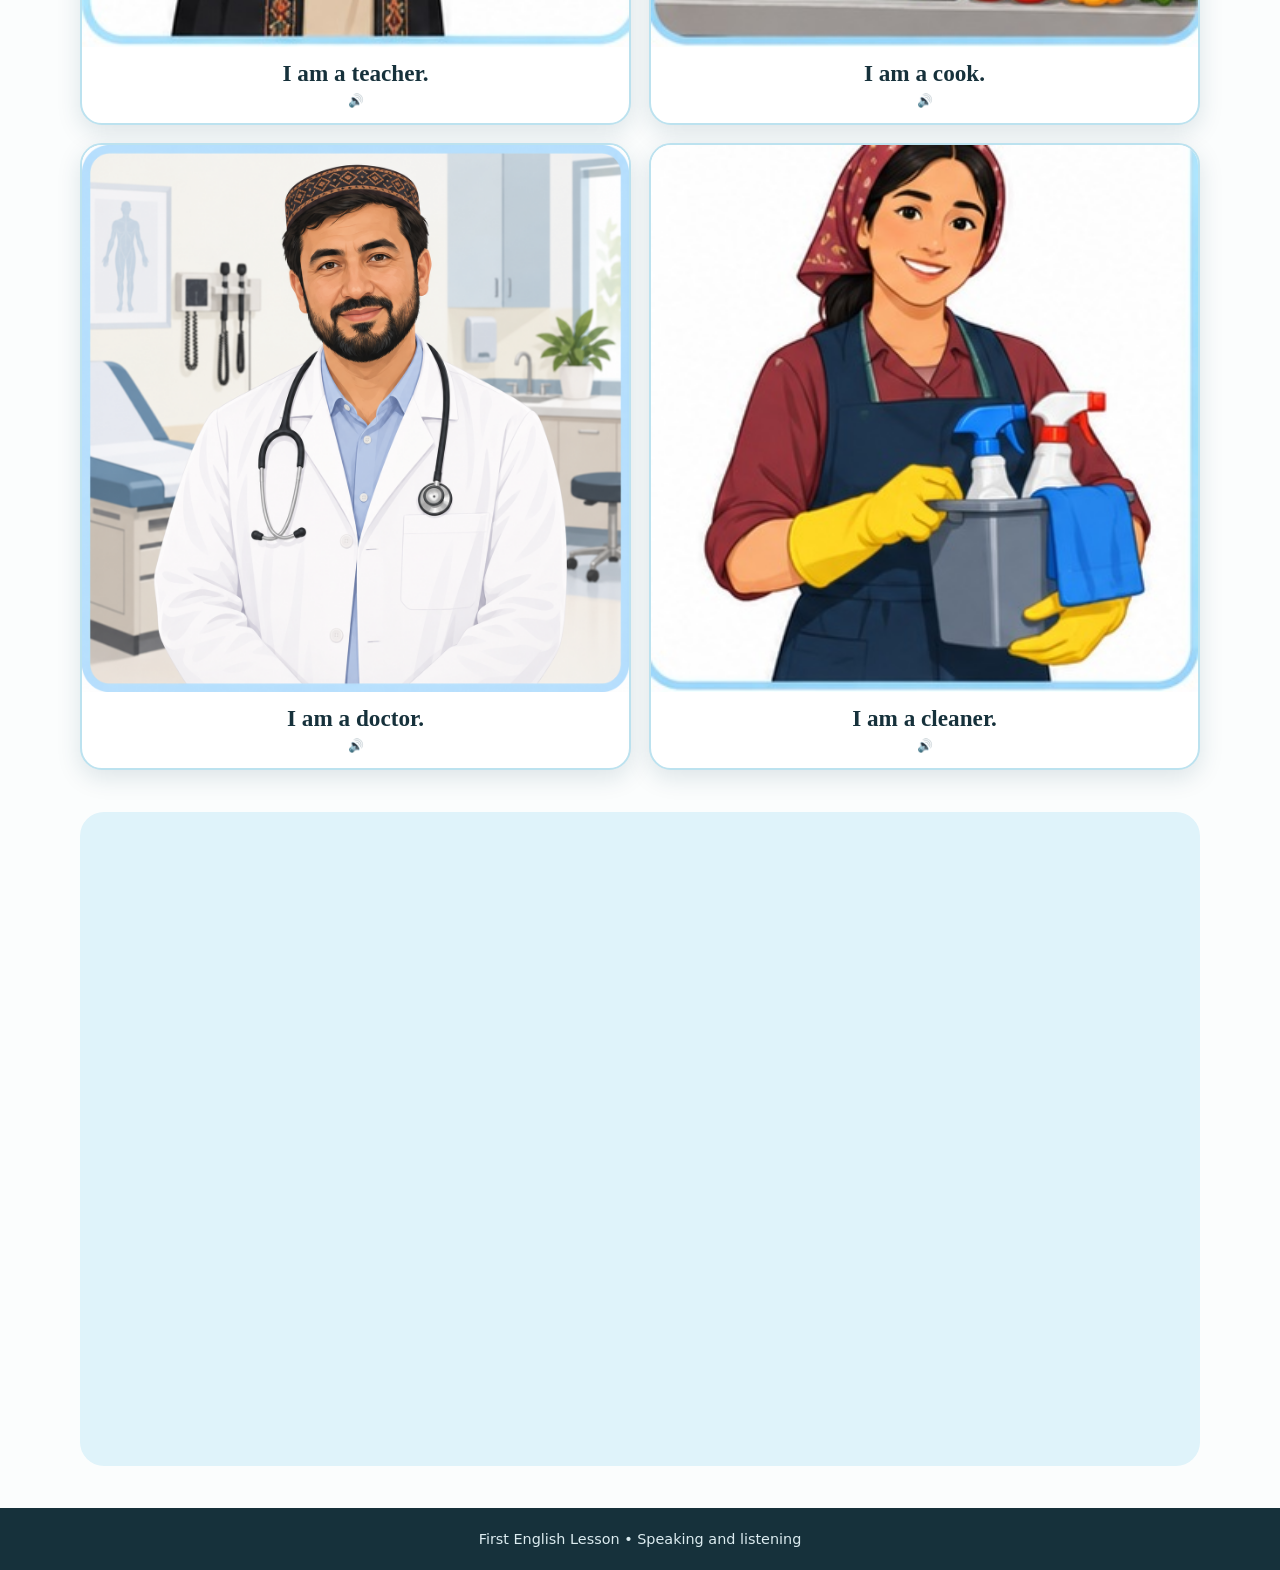
==== commit c004d958: "Add navigation links to index.html" ====
--- a/index.html
+++ b/index.html
@@ -9,8 +9,13 @@
 </head>
 <body>
   <header class="hero">
-    <h1>First English Lesson</h1>
-  </header>
+  <nav class="lesson-nav" aria-label="Lesson navigation">
+    <a class="lesson-link active" href="index.html">Lesson One</a>
+    <a class="lesson-link" href="lesson2.html">Lesson Two</a>
+  </nav>
+
+  <h1>First English Lesson</h1>
+</header>
 
   <main>
     <section aria-labelledby="greetings-title">
--- a/styles.css
+++ b/styles.css
@@ -26,6 +26,25 @@
 .dialogue button b{display:grid;place-items:center;flex:0 0 30px;height:30px;border-radius:50%;background:var(--blue);color:white;font-family:system-ui,sans-serif;font-size:.9rem}.dialogue button span{margin-left:auto}
 .practice>p{text-align:center;margin:0;color:#41616c;font-weight:700}
 footer{text-align:center;padding:23px;background:#16313b;color:#dcecf0;font-size:.9rem}
+
+.practice {
+  width: 100%;
+  margin: 32px 0 42px;
+  padding: 28px;
+  border-radius: 24px;
+  background: var(--sky);
+}
+
+.practice iframe {
+  display: block;
+  width: 100%;
+  max-width: 100%;
+  aspect-ratio: 16 / 9;
+  height: auto;
+  border: 0;
+  border-radius: 14px;
+}
+
 @media(max-width:820px){.card-grid.four{grid-template-columns:repeat(2,1fr)}.dialogue{grid-template-columns:1fr}.card-grid.two{gap:14px}}
 @media(max-width:520px){main{width:min(100% - 20px,1120px)}section{padding-top:30px}.card-grid.two{grid-template-columns:1fr}.phrase-card>span{font-size:1.25rem}.section-heading{align-items:start;flex-direction:column}.listen-pill{align-self:stretch}.practice{padding:22px 14px}.hero{padding-top:25px}}
 @media(prefers-reduced-motion:reduce){*{scroll-behavior:auto!important;transition:none!important}}
